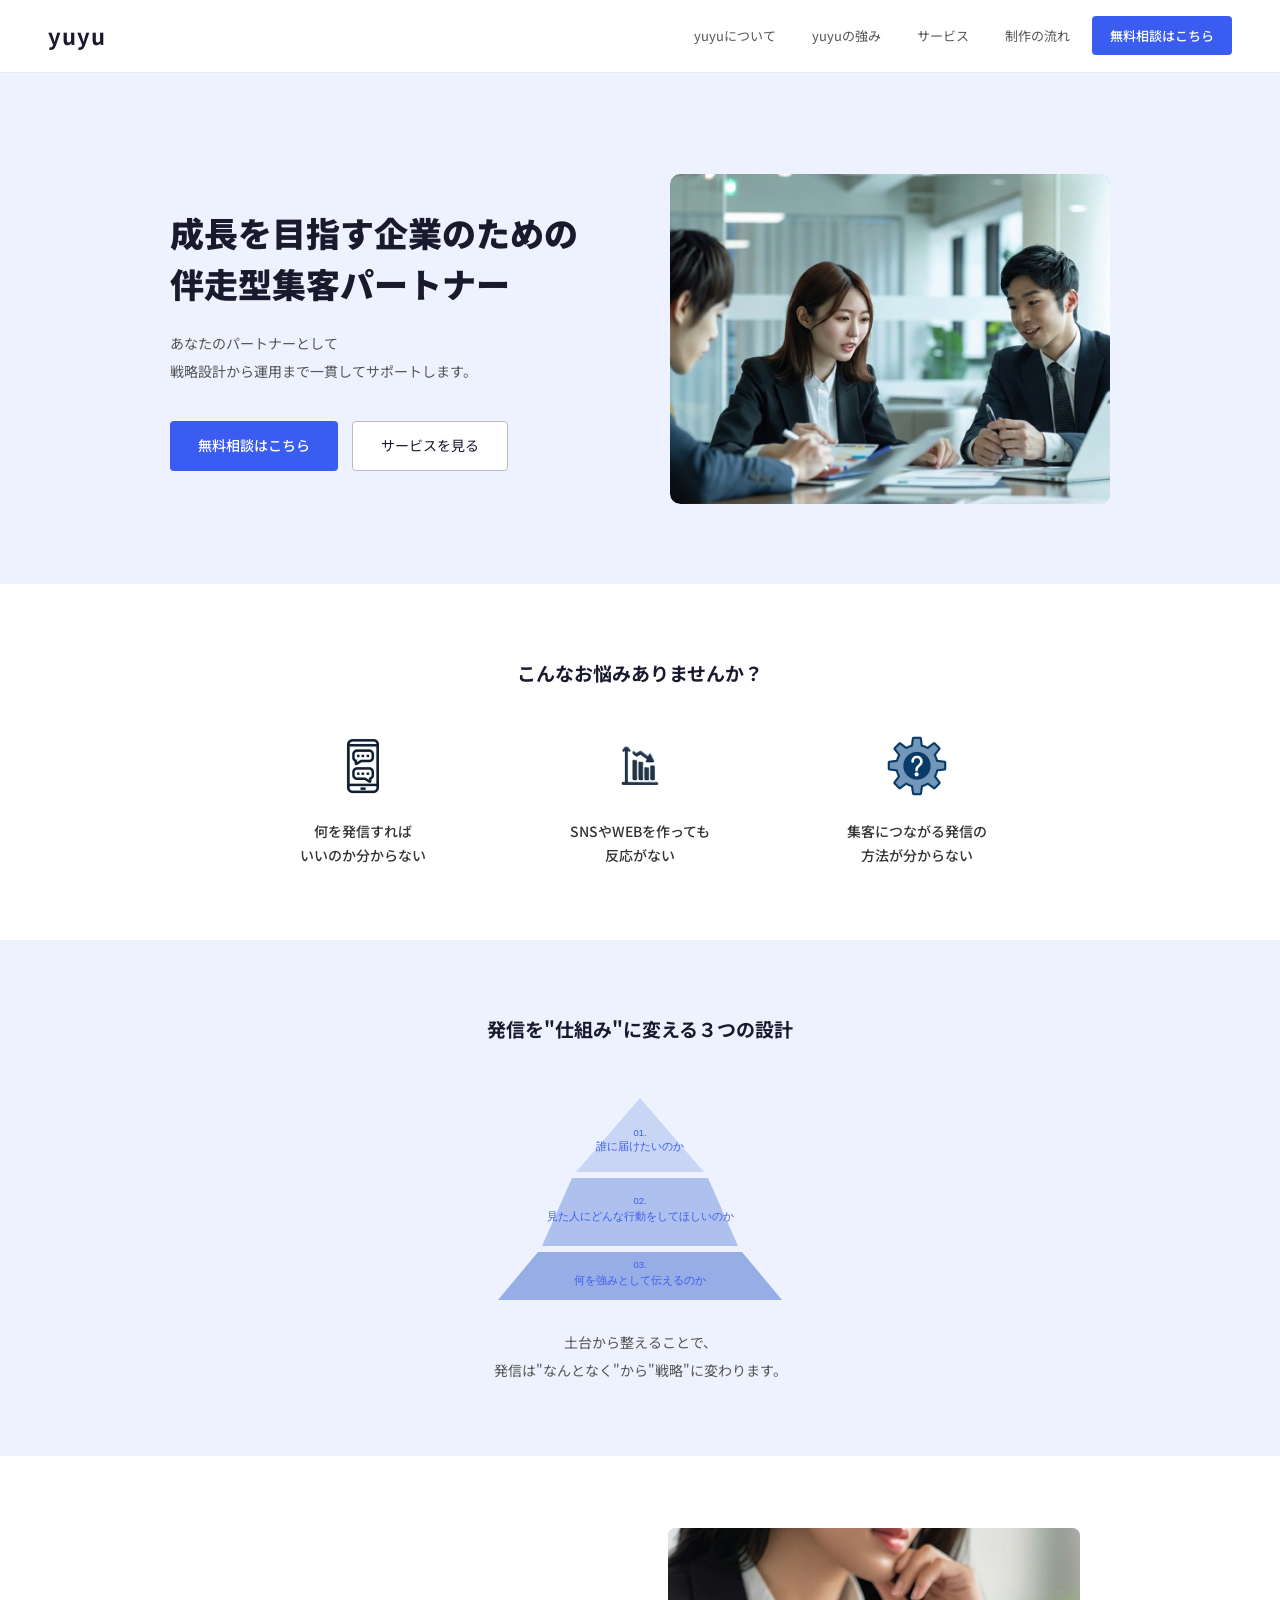
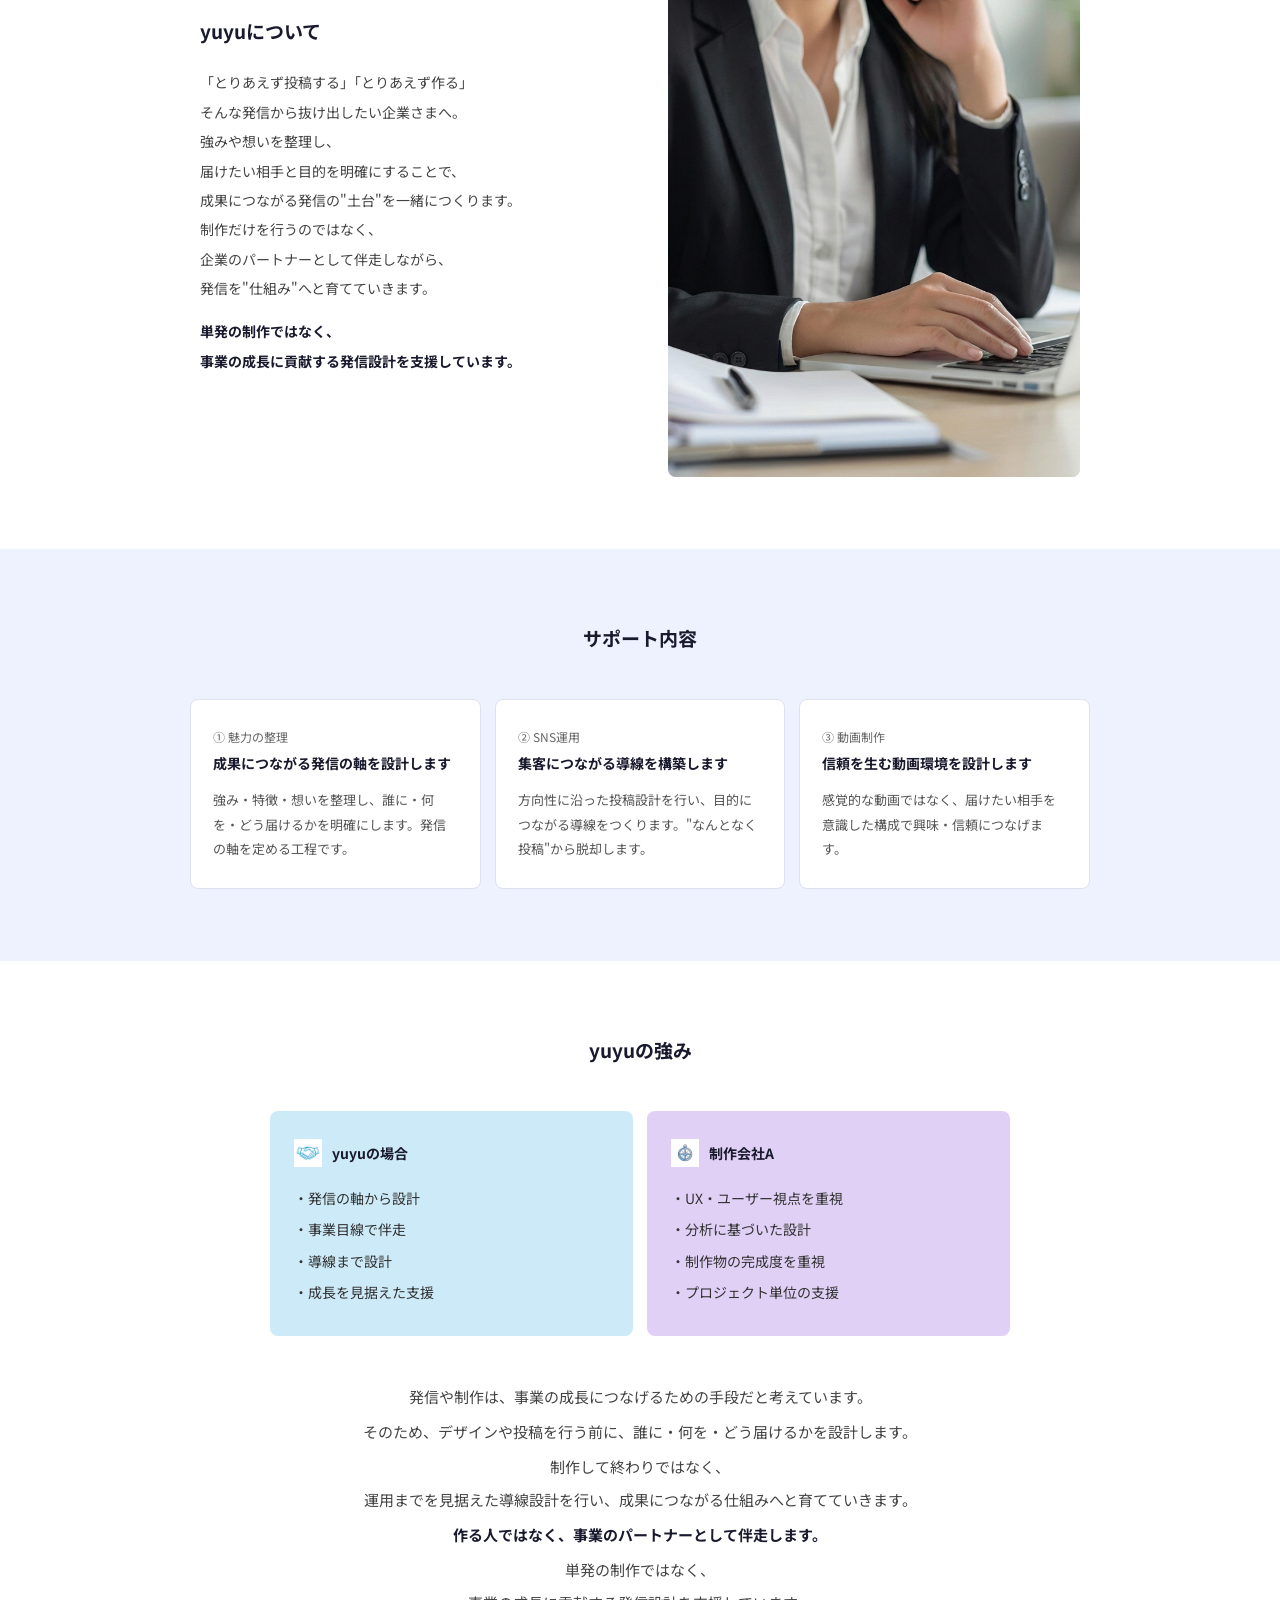
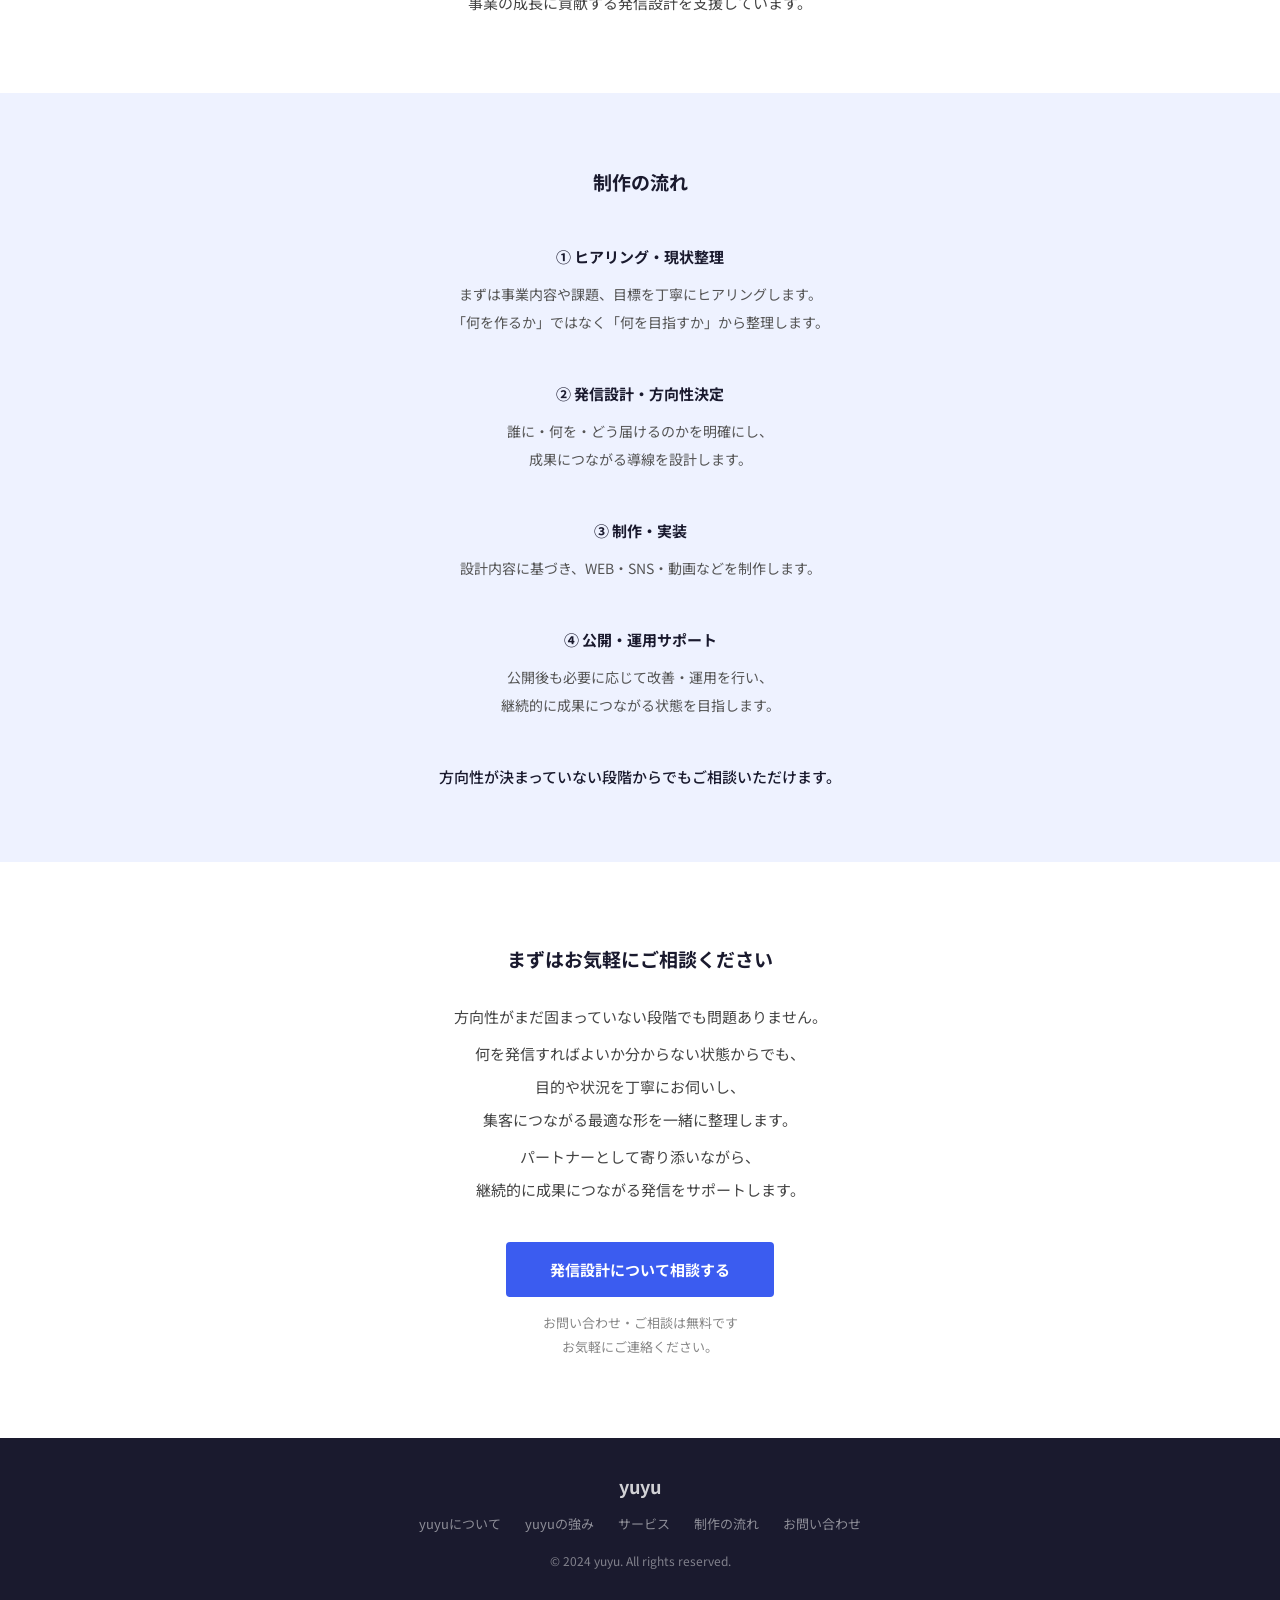
==== index.html @ 94c44e33 "Add files via upload" ====
<!DOCTYPE html>
<html lang="ja">
<head>
<meta charset="UTF-8">
<meta name="viewport" content="width=device-width, initial-scale=1.0">
<title>yuyu | 成長を目指す企業のための伴走型集客パートナー</title>
<link href="https://fonts.googleapis.com/css2?family=Noto+Sans+JP:wght@300;400;500;700;900&display=swap" rel="stylesheet">
<style>
  * { margin: 0; padding: 0; box-sizing: border-box; }
  html { scroll-behavior: smooth; }
  body {
    font-family: 'Noto Sans JP', sans-serif;
    color: #1a1a2e;
    background: #fff;
    line-height: 1.8;
  }

  /* ===== NAV ===== */
  nav {
    position: fixed;
    top: 0; left: 0; right: 0;
    z-index: 100;
    display: flex;
    align-items: center;
    justify-content: space-between;
    padding: 16px 48px;
    background: #fff;
    border-bottom: 1px solid #e8eaf0;
  }
  .nav-logo {
    font-size: 22px;
    font-weight: 700;
    color: #1a1a2e;
    text-decoration: none;
    letter-spacing: 1px;
  }
  .nav-right {
    display: flex;
    align-items: center;
    gap: 8px;
  }
  .nav-right a {
    text-decoration: none;
    color: #555;
    font-size: 13px;
    padding: 6px 14px;
  }
  .nav-right a:hover { color: #3b5cf0; }
  .nav-btn {
    background: #3b5cf0;
    color: #fff !important;
    padding: 8px 18px !important;
    border-radius: 4px;
    font-size: 13px;
    font-weight: 500;
  }

  /* ===== HERO ===== */
  .hero-wrap {
    background: #eef2ff;
    width: 100%;
  }
  .hero {
    padding: 110px 80px 80px;
    background: transparent;
    display: grid;
    grid-template-columns: 1fr 1fr;
    gap: 60px;
    align-items: center;
    max-width: 1100px;
    margin: 0 auto;
  }
  .hero h1 {
    font-size: 34px;
    font-weight: 900;
    color: #1a1a2e;
    line-height: 1.5;
    margin-bottom: 20px;
  }
  .hero-sub {
    font-size: 14px;
    color: #555;
    line-height: 2;
    margin-bottom: 36px;
  }
  .hero-btns { display: flex; gap: 14px; align-items: center; }
  .btn-blue {
    background: #3b5cf0;
    color: #fff;
    padding: 12px 28px;
    border-radius: 4px;
    text-decoration: none;
    font-size: 14px;
    font-weight: 500;
    display: inline-block;
  }
  .btn-outline {
    background: #fff;
    color: #1a1a2e;
    padding: 11px 28px;
    border-radius: 4px;
    text-decoration: none;
    font-size: 14px;
    border: 1.5px solid #bbb;
    display: inline-block;
  }
  .hero-photo {
    width: 100%;
    aspect-ratio: 4/3;
    border-radius: 10px;
    overflow: hidden;
    background: #c8d4f0;
    display: flex;
    align-items: center;
    justify-content: center;
    color: #8898cc;
    font-size: 14px;
  }

  /* ===== COMMON ===== */
  .sec-white { background: #fff; padding: 72px 48px; }
  .sec-blue  { background: #eef2ff; padding: 72px 48px; }
  .inner     { max-width: 800px; margin: 0 auto; }
  .inner-w   { max-width: 920px; margin: 0 auto; }
  .sec-title {
    text-align: center;
    font-size: 19px;
    font-weight: 700;
    color: #1a1a2e;
    margin-bottom: 44px;
  }

  /* ===== WORRIES ===== */
  .worries-grid {
    display: grid;
    grid-template-columns: repeat(3, 1fr);
    gap: 32px;
    text-align: center;
  }
  .worry-icon { font-size: 44px; margin-bottom: 14px; display: block; }
  .worry-item p { font-size: 14px; color: #333; line-height: 1.7; font-weight: 500; }

  /* ===== PYRAMID ===== */
  .pyramid-svg-wrap { width: 360px; margin: 0 auto 20px; }
  .pyramid-svg-wrap svg { width: 100%; }
  .pyramid-caption { text-align: center; font-size: 14px; color: #555; line-height: 2; }

  /* ===== ABOUT ===== */
  .about-grid {
    display: grid;
    grid-template-columns: 1fr 1fr;
    gap: 56px;
    align-items: center;
    max-width: 880px;
    margin: 0 auto;
  }
  .about-text h2 { font-size: 19px; font-weight: 700; margin-bottom: 20px; }
  .about-text p  { font-size: 14px; color: #444; line-height: 2.1; margin-bottom: 14px; }
  .about-text p strong { font-weight: 700; color: #1a1a2e; }
  .about-photo {
    width: 100%; aspect-ratio: 3/4;
    border-radius: 8px;
    background: #c8d4f0;
    display: flex; align-items: center; justify-content: center;
    color: #8898cc; font-size: 14px;
  }

  /* ===== SERVICES ===== */
  .svc-grid {
    display: grid;
    grid-template-columns: repeat(3, 1fr);
    gap: 14px;
    max-width: 900px;
    margin: 0 auto;
  }
  .svc-card {
    background: #fff;
    border: 1px solid #dde2f0;
    border-radius: 8px;
    padding: 26px 22px;
  }
  .svc-card .num { font-size: 12px; color: #666; margin-bottom: 4px; }
  .svc-card h3 { font-size: 14px; font-weight: 700; color: #1a1a2e; margin-bottom: 14px; line-height: 1.5; }
  .svc-card p { font-size: 13px; color: #555; line-height: 1.9; }

  /* ===== STRENGTHS ===== */
  .str-grid {
    display: grid; grid-template-columns: 1fr 1fr;
    gap: 14px; max-width: 740px; margin: 0 auto 44px;
  }
  .str-card { border-radius: 8px; padding: 28px 24px; }
  .str-card.yuyu   { background: #cceaf7; }
  .str-card.others { background: #e0d0f5; }
  .str-head { display: flex; align-items: center; gap: 10px; margin-bottom: 16px; }
  .str-head .ico { font-size: 20px; }
  .str-head h3 { font-size: 14px; font-weight: 700; color: #1a1a2e; }
  .str-card ul { list-style: none; }
  .str-card ul li { font-size: 14px; color: #333; padding: 3px 0; }
  .str-card ul li::before { content: '・'; }

  .str-body { max-width: 740px; margin: 0 auto; text-align: center; }
  .str-body p { font-size: 15px; color: #444; line-height: 2.2; margin-bottom: 2px; }
  .str-body p.bold { font-weight: 700; color: #1a1a2e; }

  /* ===== FLOW ===== */
  .flow-inner { max-width: 560px; margin: 0 auto; text-align: center; }
  .flow-step { margin-bottom: 44px; }
  .flow-step h3 { font-size: 15px; font-weight: 700; color: #1a1a2e; margin-bottom: 10px; }
  .flow-step p  { font-size: 14px; color: #555; line-height: 2; }
  .flow-note { font-size: 15px; font-weight: 500; color: #1a1a2e; margin-top: 8px; }

  /* ===== CTA ===== */
  .cta-wrap { background: #fff; padding: 80px 48px; text-align: center; }
  .cta-wrap h2 { font-size: 19px; font-weight: 700; color: #1a1a2e; margin-bottom: 24px; }
  .cta-wrap p  { font-size: 15px; color: #444; line-height: 2.2; margin-bottom: 4px; }
  .btn-cta {
    display: inline-block; margin-top: 32px;
    background: #3b5cf0; color: #fff;
    padding: 14px 44px; border-radius: 4px;
    text-decoration: none; font-size: 15px; font-weight: 700;
  }
  .cta-sub { display: block; margin-top: 14px; font-size: 13px; color: #888; }

  /* ===== FOOTER ===== */
  footer {
    background: #1a1a2e; color: rgba(255,255,255,0.45);
    text-align: center; padding: 32px 48px; font-size: 12px;
  }
  .f-logo {
    font-size: 18px; font-weight: 700; color: rgba(255,255,255,0.8);
    text-decoration: none; display: block; margin-bottom: 10px;
  }
  footer ul { display: flex; justify-content: center; gap: 24px; list-style: none; margin-bottom: 14px; }
  footer ul a { color: rgba(255,255,255,0.5); text-decoration: none; font-size: 13px; }
  footer ul a:hover { color: #fff; }

  /* Fade */
  .fade-up { opacity: 0; transform: translateY(22px); transition: opacity 0.6s ease, transform 0.6s ease; }
  .fade-up.visible { opacity: 1; transform: translateY(0); }

  @media (max-width: 768px) {
    nav { padding: 14px 20px; }
    .nav-right a:not(.nav-btn) { display: none; }
    .hero { grid-template-columns: 1fr; padding: 88px 24px 56px; gap: 28px; }
    .hero-photo { display: none; }
    .hero h1 { font-size: 24px; }
    .sec-white, .sec-blue, .cta-wrap { padding: 56px 24px; }
    .worries-grid, .svc-grid, .str-grid, .about-grid { grid-template-columns: 1fr; }
    .about-photo { display: none; }
    .pyramid-svg-wrap { width: 270px; }
  }
</style>
</head>
<body>

<!-- NAV -->
<nav>
  <a href="index.html" class="nav-logo">yuyu</a>
  <div class="nav-right">
    <a href="about.html">yuyuについて</a>
    <a href="strengths.html">yuyuの強み</a>
    <a href="services.html">サービス</a>
    <a href="flow.html">制作の流れ</a>
    <a href="contact.html" class="nav-btn">無料相談はこちら</a>
  </div>
</nav>

<!-- HERO -->
<div style="padding-top:64px;">
  <div class="hero-wrap">
    <div class="hero">
      <div class="fade-up">
        <h1>成長を目指す企業のための<br>伴走型集客パートナー</h1>
        <p class="hero-sub">あなたのパートナーとして<br>戦略設計から運用まで一貫してサポートします。</p>
        <div class="hero-btns">
          <a href="contact.html" class="btn-blue">無料相談はこちら</a>
          <a href="services.html" class="btn-outline">サービスを見る</a>
        </div>
      </div>
      <div class="hero-photo fade-up"><img src="hero.jpeg" alt="ミーティング風景" style="width:100%;height:100%;object-fit:cover;border-radius:10px;"></div>
    </div>
  </div>
</div>

<!-- WORRIES -->
<div class="sec-white">
  <div class="inner">
    <p class="sec-title fade-up">こんなお悩みありませんか？</p>
    <div class="worries-grid">
      <div class="worry-item fade-up">
        <img src="icon1.png" alt="SNSアイコン" style="width:64px;height:64px;object-fit:contain;margin-bottom:14px;">
        <p>何を発信すれば<br>いいのか分からない</p>
      </div>
      <div class="worry-item fade-up">
        <img src="icon2.png" alt="グラフアイコン" style="width:64px;height:64px;object-fit:contain;margin-bottom:14px;">
        <p>SNSやWEBを作っても<br>反応がない</p>
      </div>
      <div class="worry-item fade-up">
        <img src="icon3.png" alt="歯車アイコン" style="width:64px;height:64px;object-fit:contain;margin-bottom:14px;">
        <p>集客につながる発信の<br>方法が分からない</p>
      </div>
    </div>
  </div>
</div>

<!-- PYRAMID -->
<div class="sec-blue">
  <div class="inner">
    <p class="sec-title fade-up">発信を"仕組み"に変える３つの設計</p>
    <div class="pyramid-svg-wrap fade-up">
      <svg viewBox="0 0 360 210" xmlns="http://www.w3.org/2000/svg">
        <polygon points="180,8 244,82 116,82" fill="#c8d5f5"/>
        <polygon points="112,88 248,88 278,156 82,156" fill="#aec0ee"/>
        <polygon points="78,162 282,162 322,210 38,210" fill="#96ade6"/>
        <text x="180" y="46" text-anchor="middle" font-size="9.5" fill="#3b5cf0" font-family="sans-serif">01.</text>
        <text x="180" y="60" text-anchor="middle" font-size="11" fill="#3b5cf0" font-family="sans-serif" font-weight="500">誰に届けたいのか</text>
        <text x="180" y="114" text-anchor="middle" font-size="9.5" fill="#3b5cf0" font-family="sans-serif">02.</text>
        <text x="180" y="130" text-anchor="middle" font-size="10.5" fill="#3b5cf0" font-family="sans-serif" font-weight="500">見た人にどんな行動をしてほしいのか</text>
        <text x="180" y="178" text-anchor="middle" font-size="9.5" fill="#3b5cf0" font-family="sans-serif">03.</text>
        <text x="180" y="194" text-anchor="middle" font-size="11" fill="#3b5cf0" font-family="sans-serif" font-weight="500">何を強みとして伝えるのか</text>
      </svg>
    </div>
    <p class="pyramid-caption fade-up">土台から整えることで、<br>発信は"なんとなく"から"戦略"に変わります。</p>
  </div>
</div>

<!-- ABOUT -->
<div class="sec-white">
  <div class="about-grid fade-up">
    <div class="about-text">
      <h2>yuyuについて</h2>
      <p>「とりあえず投稿する」「とりあえず作る」<br>そんな発信から抜け出したい企業さまへ。<br>強みや想いを整理し、<br>届けたい相手と目的を明確にすることで、<br>成果につながる発信の"土台"を一緒につくります。<br>制作だけを行うのではなく、<br>企業のパートナーとして伴走しながら、<br>発信を"仕組み"へと育てていきます。</p>
      <p><strong>単発の制作ではなく、<br>事業の成長に貢献する発信設計を支援しています。</strong></p>
    </div>
    <div class="about-photo"><img src="about.jpeg" alt="作業中の女性" style="width:100%;height:100%;object-fit:cover;border-radius:8px;"></div>
  </div>
</div>

<!-- SERVICES -->
<div class="sec-blue">
  <div class="inner-w">
    <p class="sec-title fade-up">サポート内容</p>
    <div class="svc-grid">
      <div class="svc-card fade-up">
        <p class="num">① 魅力の整理</p>
        <h3>成果につながる発信の軸を設計します</h3>
        <p>強み・特徴・想いを整理し、誰に・何を・どう届けるかを明確にします。発信の軸を定める工程です。</p>
      </div>
      <div class="svc-card fade-up">
        <p class="num">② SNS運用</p>
        <h3>集客につながる導線を構築します</h3>
        <p>方向性に沿った投稿設計を行い、目的につながる導線をつくります。"なんとなく投稿"から脱却します。</p>
      </div>
      <div class="svc-card fade-up">
        <p class="num">③ 動画制作</p>
        <h3>信頼を生む動画環境を設計します</h3>
        <p>感覚的な動画ではなく、届けたい相手を意識した構成で興味・信頼につなげます。</p>
      </div>
    </div>
  </div>
</div>

<!-- STRENGTHS -->
<div class="sec-white">
  <div class="inner-w">
    <p class="sec-title fade-up">yuyuの強み</p>
    <div class="str-grid">
      <div class="str-card yuyu fade-up">
        <div class="str-head">
          <img src="icon_yuyu.png" style="width:28px;height:28px;object-fit:contain;">
          <h3>yuyuの場合</h3>
        </div>
        <ul>
          <li>発信の軸から設計</li>
          <li>事業目線で伴走</li>
          <li>導線まで設計</li>
          <li>成長を見据えた支援</li>
        </ul>
      </div>
      <div class="str-card others fade-up">
        <div class="str-head">
          <img src="icon_other.png" style="width:28px;height:28px;object-fit:contain;">
          <h3>制作会社A</h3>
        </div>
        <ul>
          <li>UX・ユーザー視点を重視</li>
          <li>分析に基づいた設計</li>
          <li>制作物の完成度を重視</li>
          <li>プロジェクト単位の支援</li>
        </ul>
      </div>
    </div>
    <div class="str-body fade-up">
      <p>発信や制作は、事業の成長につなげるための手段だと考えています。</p>
      <p>そのため、デザインや投稿を行う前に、誰に・何を・どう届けるかを設計します。</p>
      <p>制作して終わりではなく、<br>運用までを見据えた導線設計を行い、成果につながる仕組みへと育てていきます。</p>
      <p class="bold">作る人ではなく、事業のパートナーとして伴走します。</p>
      <p>単発の制作ではなく、<br>事業の成長に貢献する発信設計を支援しています。</p>
    </div>
  </div>
</div>

<!-- FLOW -->
<div class="sec-blue">
  <p class="sec-title fade-up">制作の流れ</p>
  <div class="flow-inner">
    <div class="flow-step fade-up">
      <h3>① ヒアリング・現状整理</h3>
      <p>まずは事業内容や課題、目標を丁寧にヒアリングします。<br>「何を作るか」ではなく「何を目指すか」から整理します。</p>
    </div>
    <div class="flow-step fade-up">
      <h3>② 発信設計・方向性決定</h3>
      <p>誰に・何を・どう届けるのかを明確にし、<br>成果につながる導線を設計します。</p>
    </div>
    <div class="flow-step fade-up">
      <h3>③ 制作・実装</h3>
      <p>設計内容に基づき、WEB・SNS・動画などを制作します。</p>
    </div>
    <div class="flow-step fade-up">
      <h3>④ 公開・運用サポート</h3>
      <p>公開後も必要に応じて改善・運用を行い、<br>継続的に成果につながる状態を目指します。</p>
    </div>
    <p class="flow-note fade-up">方向性が決まっていない段階からでもご相談いただけます。</p>
  </div>
</div>

<!-- CTA -->
<div class="cta-wrap">
  <h2 class="fade-up">まずはお気軽にご相談ください</h2>
  <p class="fade-up">方向性がまだ固まっていない段階でも問題ありません。</p>
  <p class="fade-up">何を発信すればよいか分からない状態からでも、<br>目的や状況を丁寧にお伺いし、<br>集客につながる最適な形を一緒に整理します。</p>
  <p class="fade-up">パートナーとして寄り添いながら、<br>継続的に成果につながる発信をサポートします。</p>
  <a href="contact.html" class="btn-cta fade-up">発信設計について相談する</a>
  <span class="cta-sub fade-up">お問い合わせ・ご相談は無料です<br>お気軽にご連絡ください。</span>
</div>

<!-- FOOTER -->
<footer>
  <a href="index.html" class="f-logo">yuyu</a>
  <ul>
    <li><a href="about.html">yuyuについて</a></li>
    <li><a href="strengths.html">yuyuの強み</a></li>
    <li><a href="services.html">サービス</a></li>
    <li><a href="flow.html">制作の流れ</a></li>
    <li><a href="contact.html">お問い合わせ</a></li>
  </ul>
  <p>© 2024 yuyu. All rights reserved.</p>
</footer>

<script>
const obs = new IntersectionObserver(entries => {
  entries.forEach(e => { if (e.isIntersecting) e.target.classList.add('visible'); });
}, { threshold: 0.08 });
document.querySelectorAll('.fade-up').forEach(el => obs.observe(el));
</script>
</body>
</html>
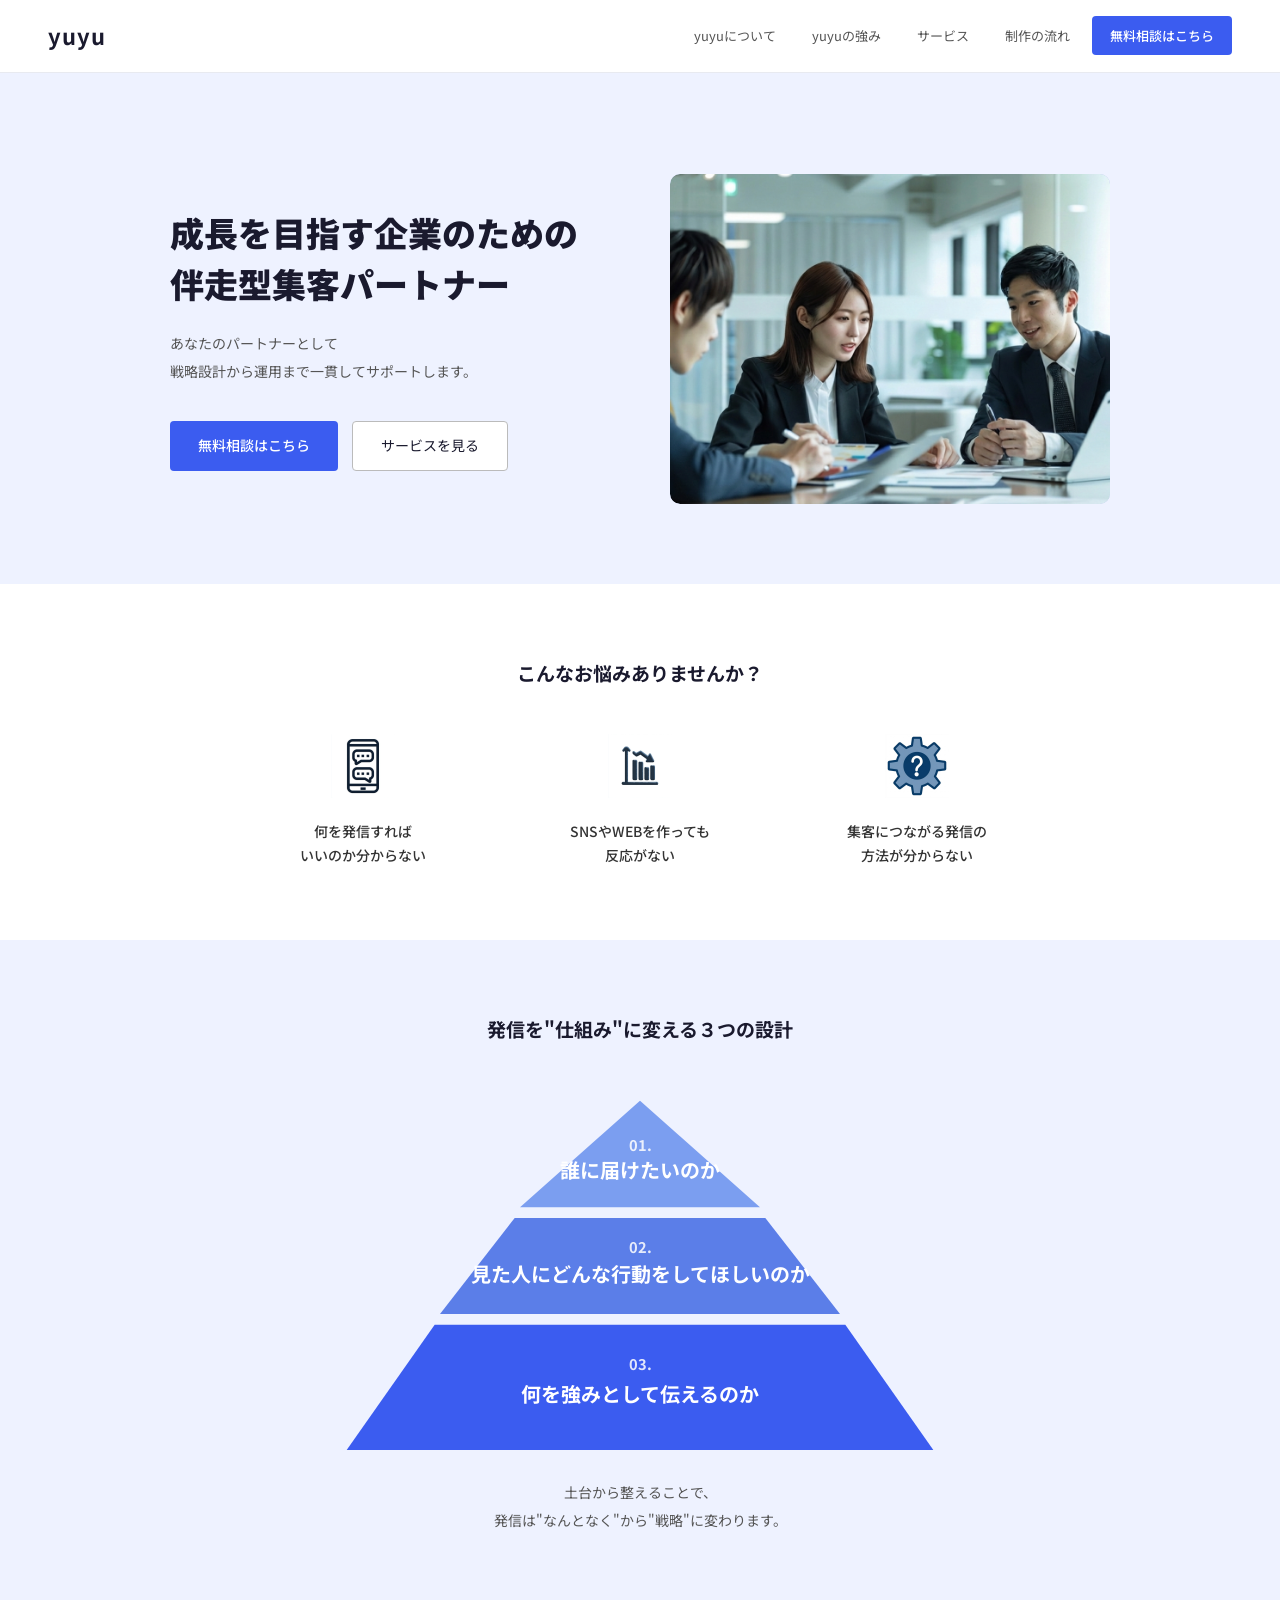
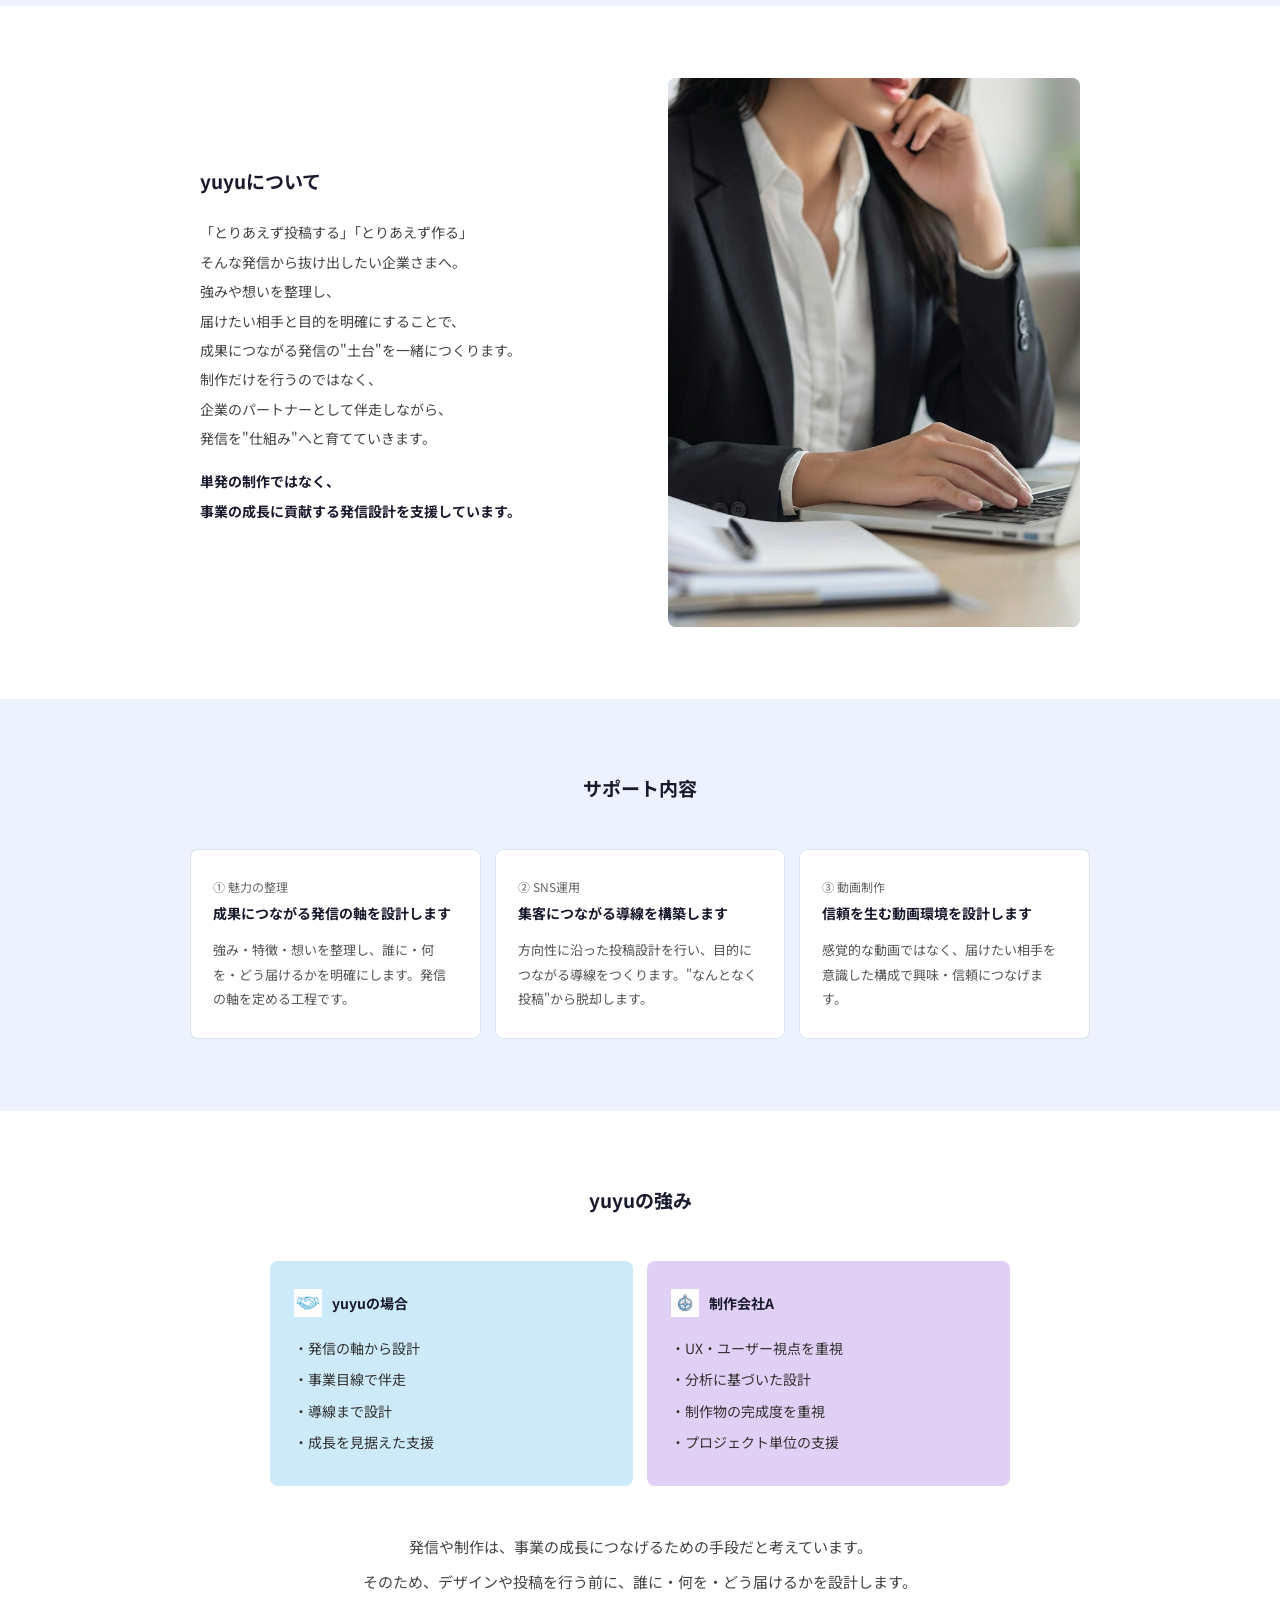
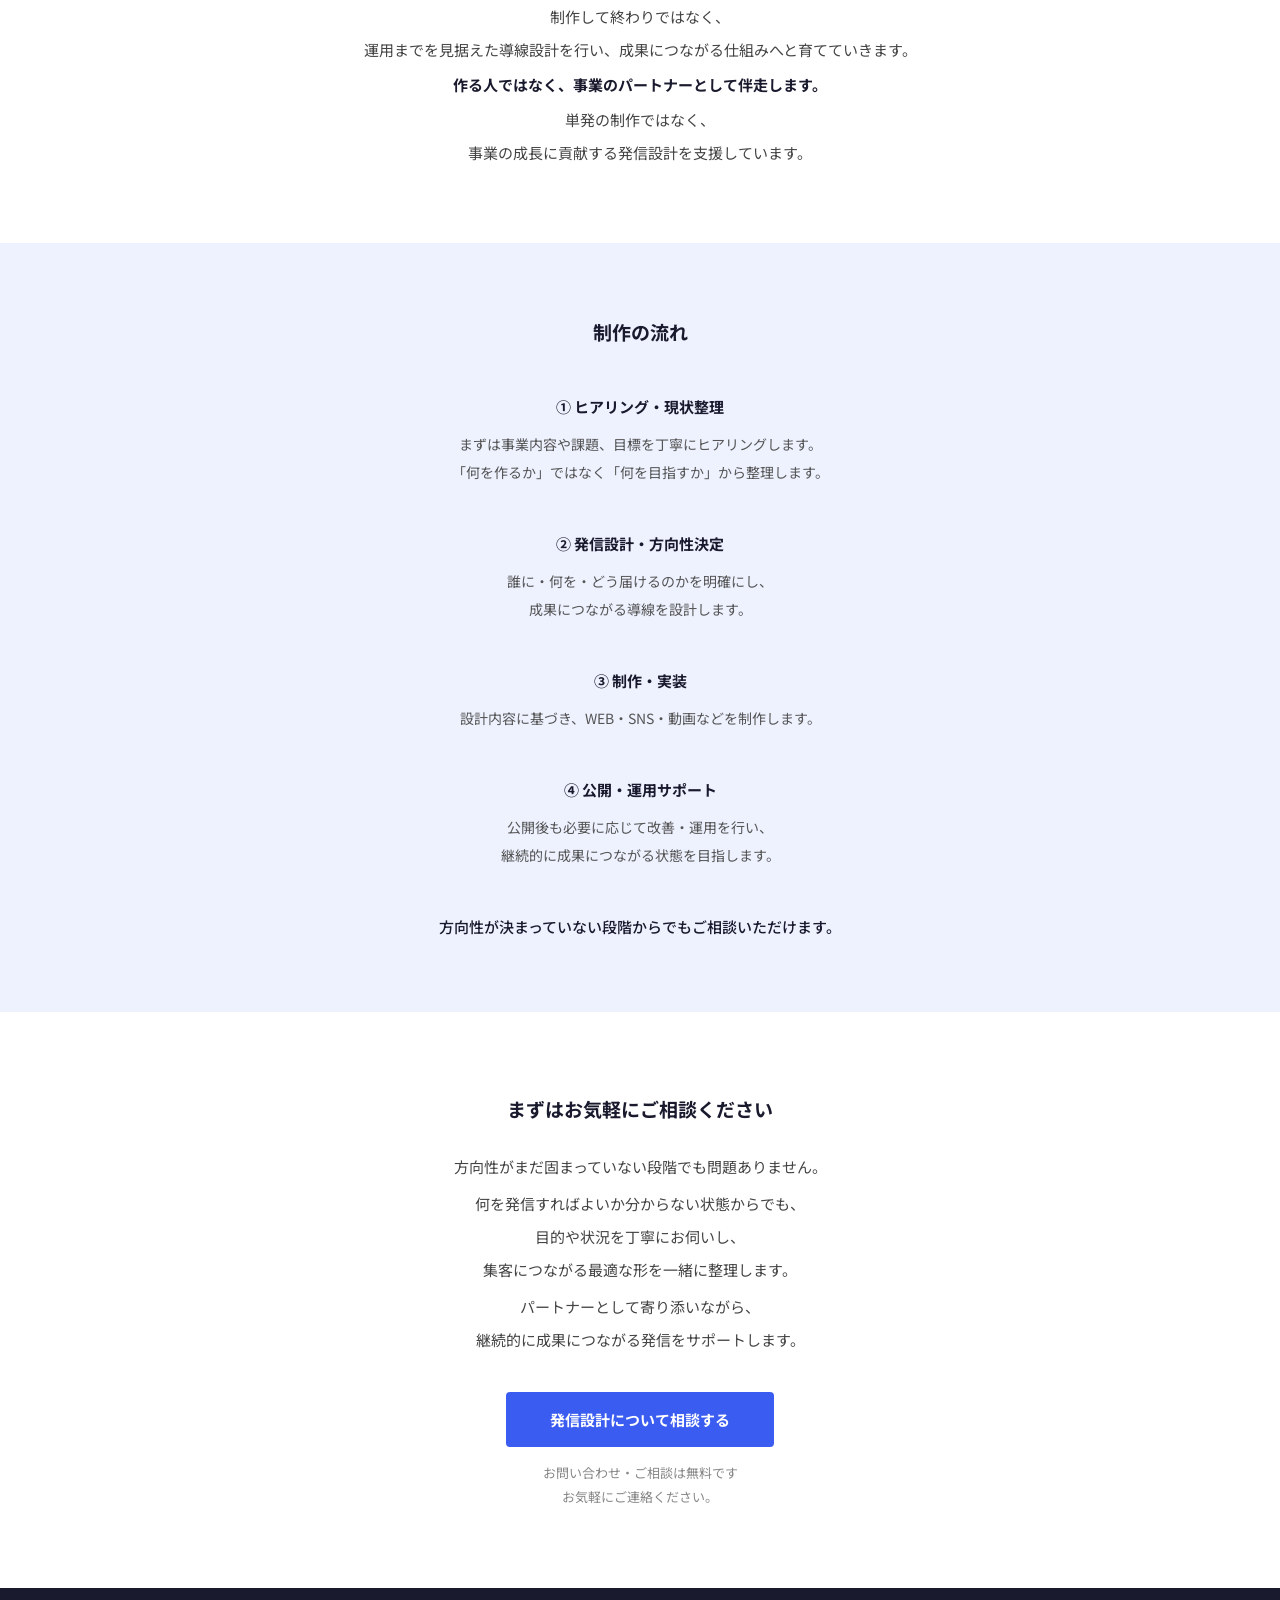
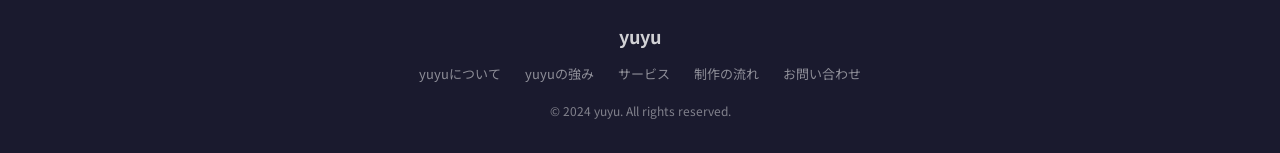
==== commit 3c04f395: "Update index.html" ====
--- a/index.html
+++ b/index.html
@@ -141,7 +141,7 @@
   .worry-item p { font-size: 14px; color: #333; line-height: 1.7; font-weight: 500; }
 
   /* ===== PYRAMID ===== */
-  .pyramid-svg-wrap { width: 360px; margin: 0 auto 20px; }
+  .pyramid-svg-wrap { width: 1000px; max-width: 100%; margin: 0 auto 20px; }
   .pyramid-svg-wrap svg { width: 100%; }
   .pyramid-caption { text-align: center; font-size: 14px; color: #555; line-height: 2; }
 
@@ -308,16 +308,25 @@
   <div class="inner">
     <p class="sec-title fade-up">発信を"仕組み"に変える３つの設計</p>
     <div class="pyramid-svg-wrap fade-up">
-      <svg viewBox="0 0 360 210" xmlns="http://www.w3.org/2000/svg">
-        <polygon points="180,8 244,82 116,82" fill="#c8d5f5"/>
-        <polygon points="112,88 248,88 278,156 82,156" fill="#aec0ee"/>
-        <polygon points="78,162 282,162 322,210 38,210" fill="#96ade6"/>
-        <text x="180" y="46" text-anchor="middle" font-size="9.5" fill="#3b5cf0" font-family="sans-serif">01.</text>
-        <text x="180" y="60" text-anchor="middle" font-size="11" fill="#3b5cf0" font-family="sans-serif" font-weight="500">誰に届けたいのか</text>
-        <text x="180" y="114" text-anchor="middle" font-size="9.5" fill="#3b5cf0" font-family="sans-serif">02.</text>
-        <text x="180" y="130" text-anchor="middle" font-size="10.5" fill="#3b5cf0" font-family="sans-serif" font-weight="500">見た人にどんな行動をしてほしいのか</text>
-        <text x="180" y="178" text-anchor="middle" font-size="9.5" fill="#3b5cf0" font-family="sans-serif">03.</text>
-        <text x="180" y="194" text-anchor="middle" font-size="11" fill="#3b5cf0" font-family="sans-serif" font-weight="500">何を強みとして伝えるのか</text>
+      <svg viewBox="0 0 600 270" xmlns="http://www.w3.org/2000/svg">
+        <!-- 上段 -->
+        <polygon points="300,8 390,88 210,88" fill="#7b9ef0"/>
+        <!-- 中段 -->
+        <polygon points="206,96 394,96 450,168 150,168" fill="#5b7ee8"/>
+        <!-- 下段 -->
+        <polygon points="146,176 454,176 520,270 80,270" fill="#3b5cf0"/>
+
+        <!-- 上段テキスト -->
+        <text x="300" y="46" text-anchor="middle" font-size="11" fill="white" font-family="Noto Sans JP, sans-serif" font-weight="700" opacity="0.85">01.</text>
+        <text x="300" y="66" text-anchor="middle" font-size="15" fill="white" font-family="Noto Sans JP, sans-serif" font-weight="700">誰に届けたいのか</text>
+
+        <!-- 中段テキスト -->
+        <text x="300" y="122" text-anchor="middle" font-size="11" fill="white" font-family="Noto Sans JP, sans-serif" font-weight="700" opacity="0.85">02.</text>
+        <text x="300" y="144" text-anchor="middle" font-size="15" fill="white" font-family="Noto Sans JP, sans-serif" font-weight="700">見た人にどんな行動をしてほしいのか</text>
+
+        <!-- 下段テキスト -->
+        <text x="300" y="210" text-anchor="middle" font-size="11" fill="white" font-family="Noto Sans JP, sans-serif" font-weight="700" opacity="0.85">03.</text>
+        <text x="300" y="234" text-anchor="middle" font-size="15" fill="white" font-family="Noto Sans JP, sans-serif" font-weight="700">何を強みとして伝えるのか</text>
       </svg>
     </div>
     <p class="pyramid-caption fade-up">土台から整えることで、<br>発信は"なんとなく"から"戦略"に変わります。</p>
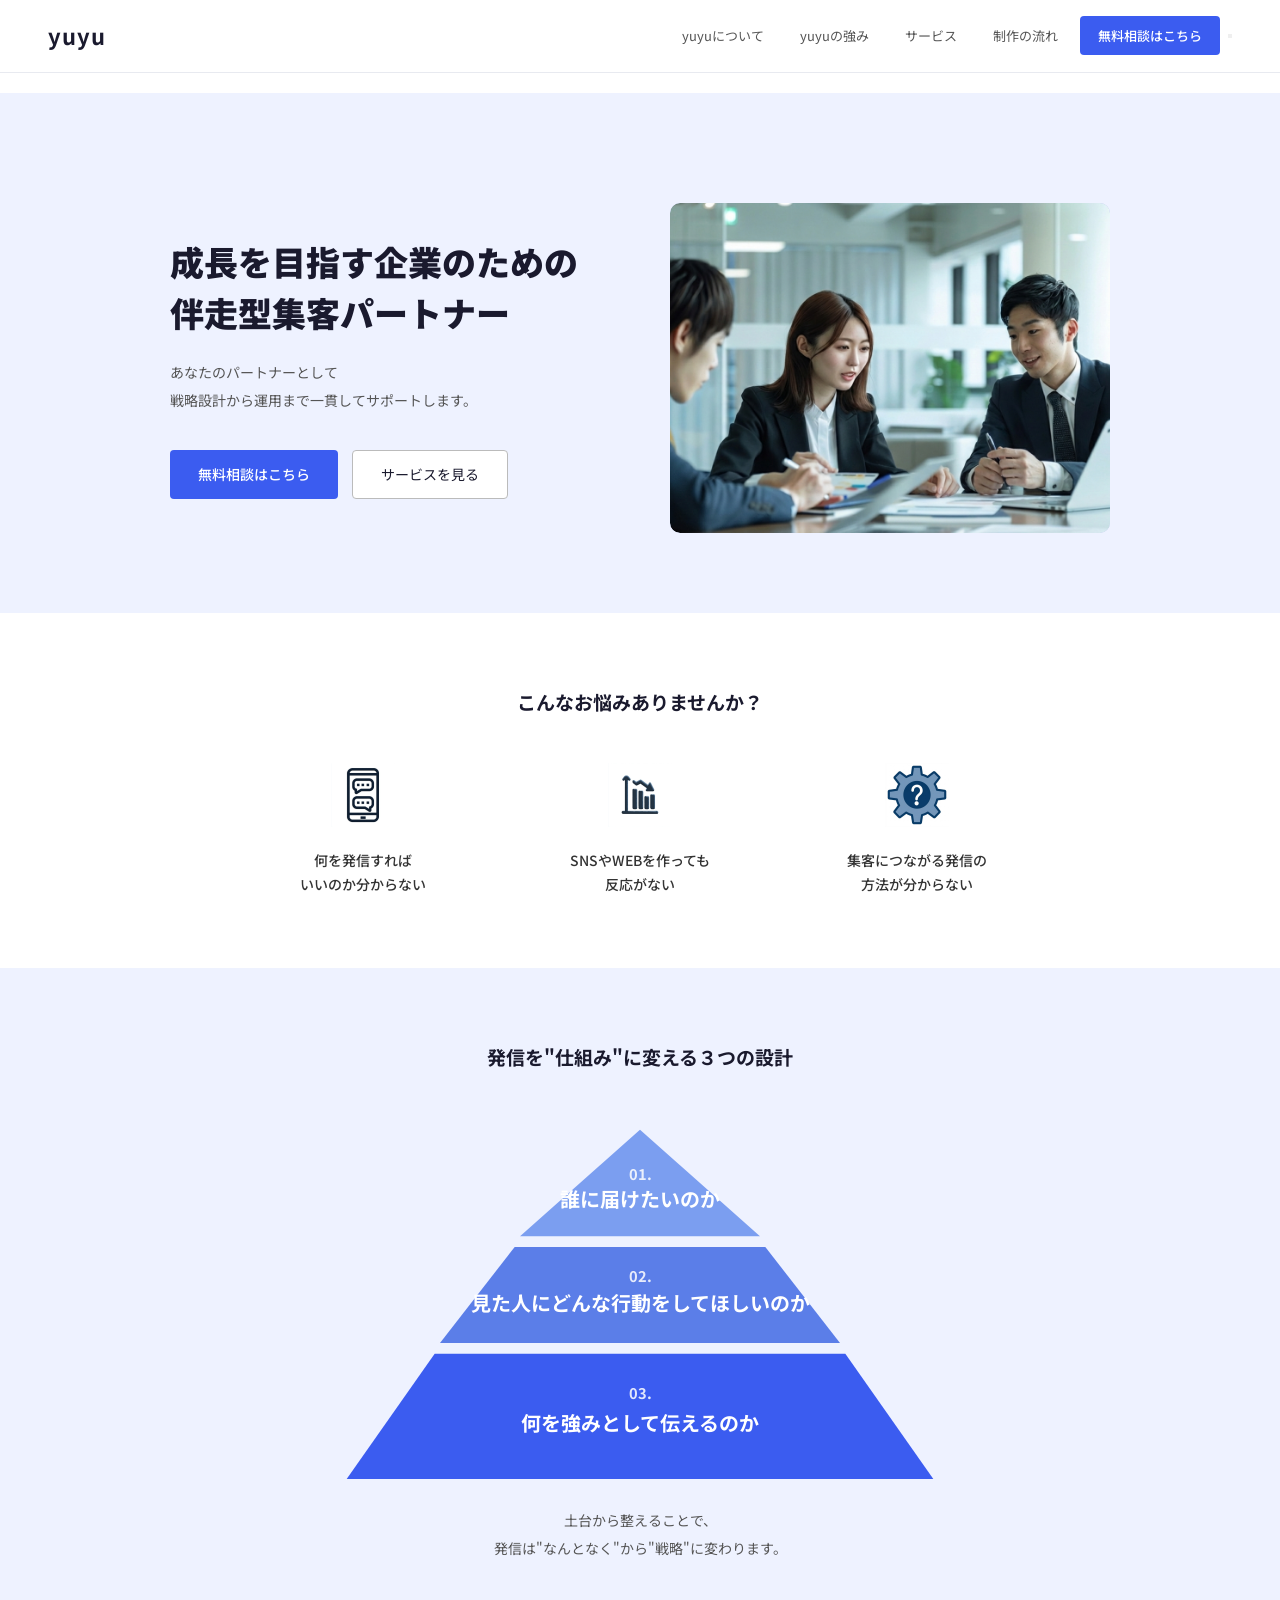
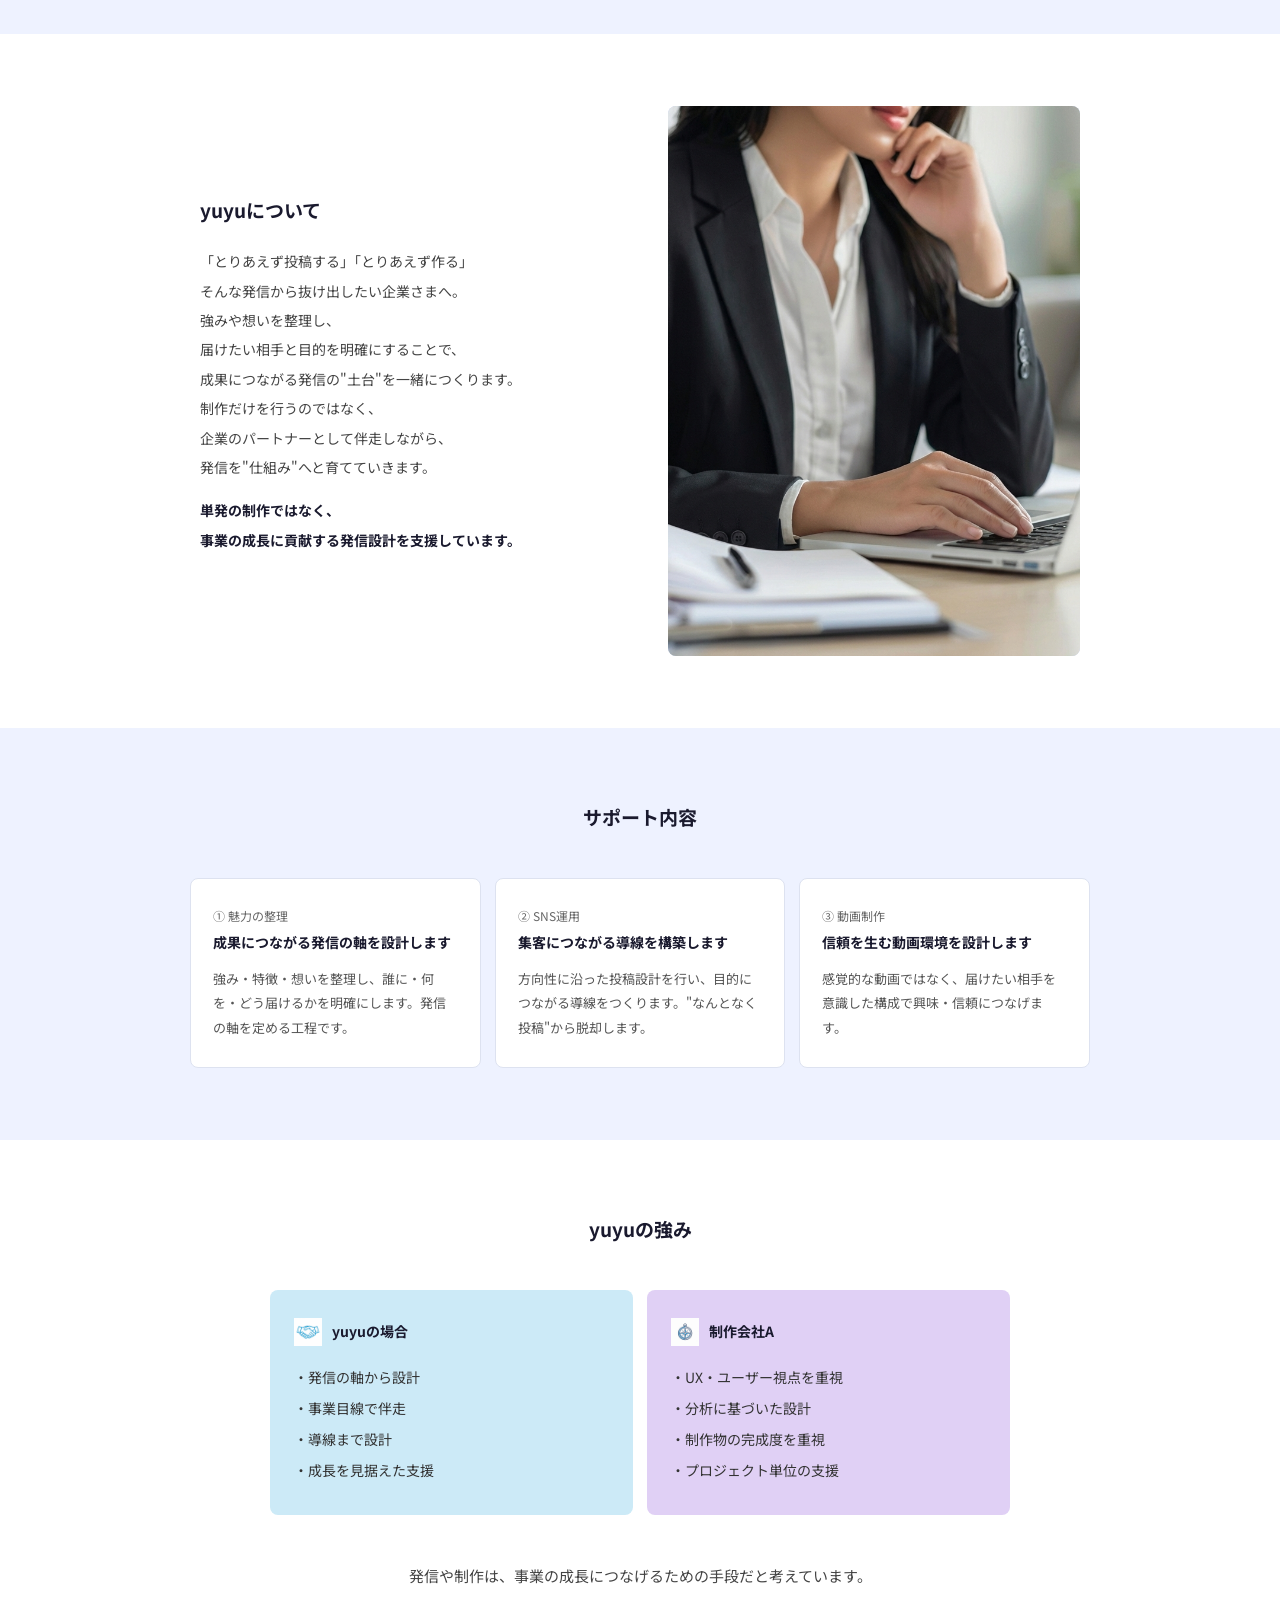
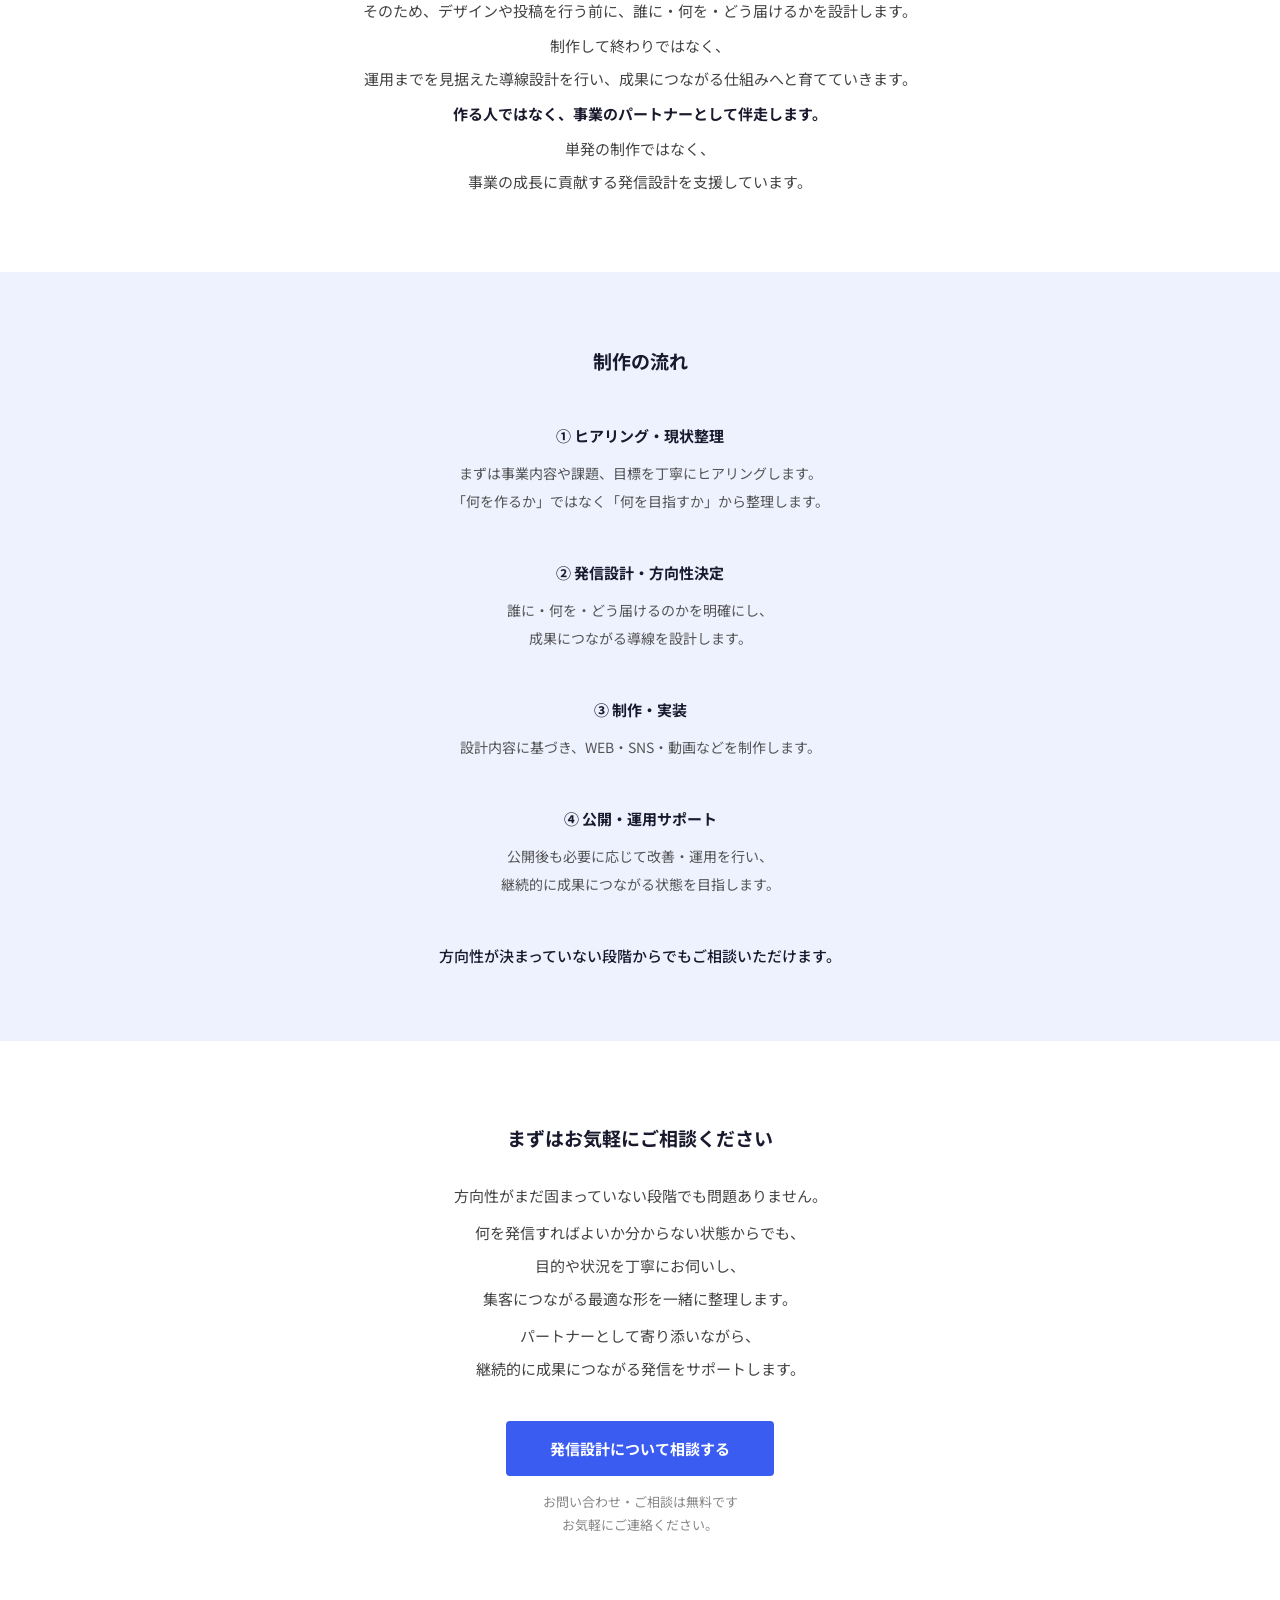
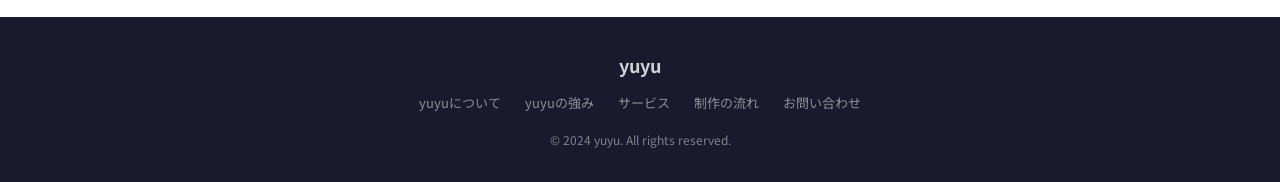
==== commit 42004487: "Update index.html" ====
--- a/index.html
+++ b/index.html
@@ -262,8 +262,23 @@
     <a href="services.html">サービス</a>
     <a href="flow.html">制作の流れ</a>
     <a href="contact.html" class="nav-btn">無料相談はこちら</a>
-  </div>
+  <button class="hamburger" onclick="toggleMenu()" aria-label="メニュー">
+    <span></span><span></span><span></span>
+  </button>
+</div>
 </nav>
+<div class="mobile-menu" id="mobileMenu">
+    <a href="about.html">yuyuについて</a>
+    <a href="strengths.html">yuyuの強み</a>
+    <a href="services.html">サービス</a>
+    <a href="flow.html">制作の流れ</a>
+    <a href="contact.html" class="nav-btn">無料相談はこちら</a>
+</div>
+<script>
+function toggleMenu() {
+  document.getElementById('mobileMenu').classList.toggle('open');
+}
+</script>
 
 <!-- HERO -->
 <div style="padding-top:64px;">
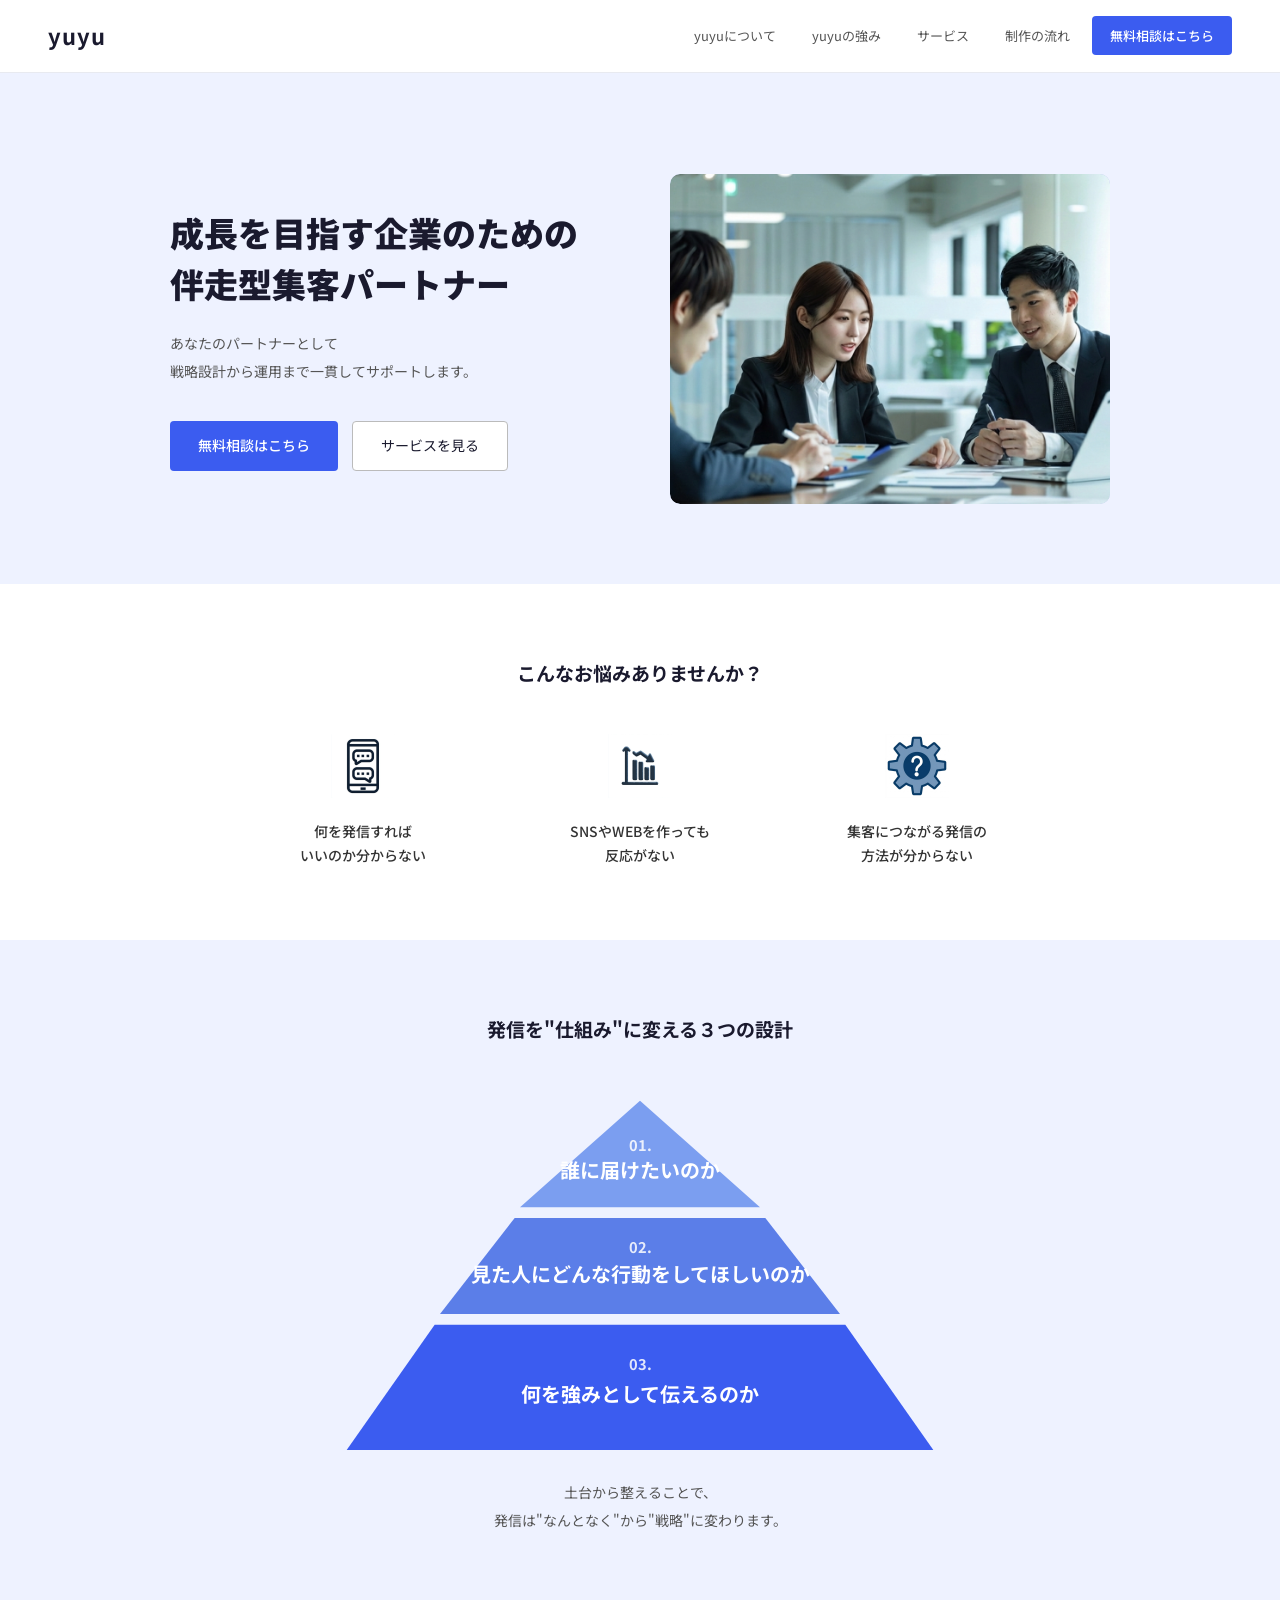
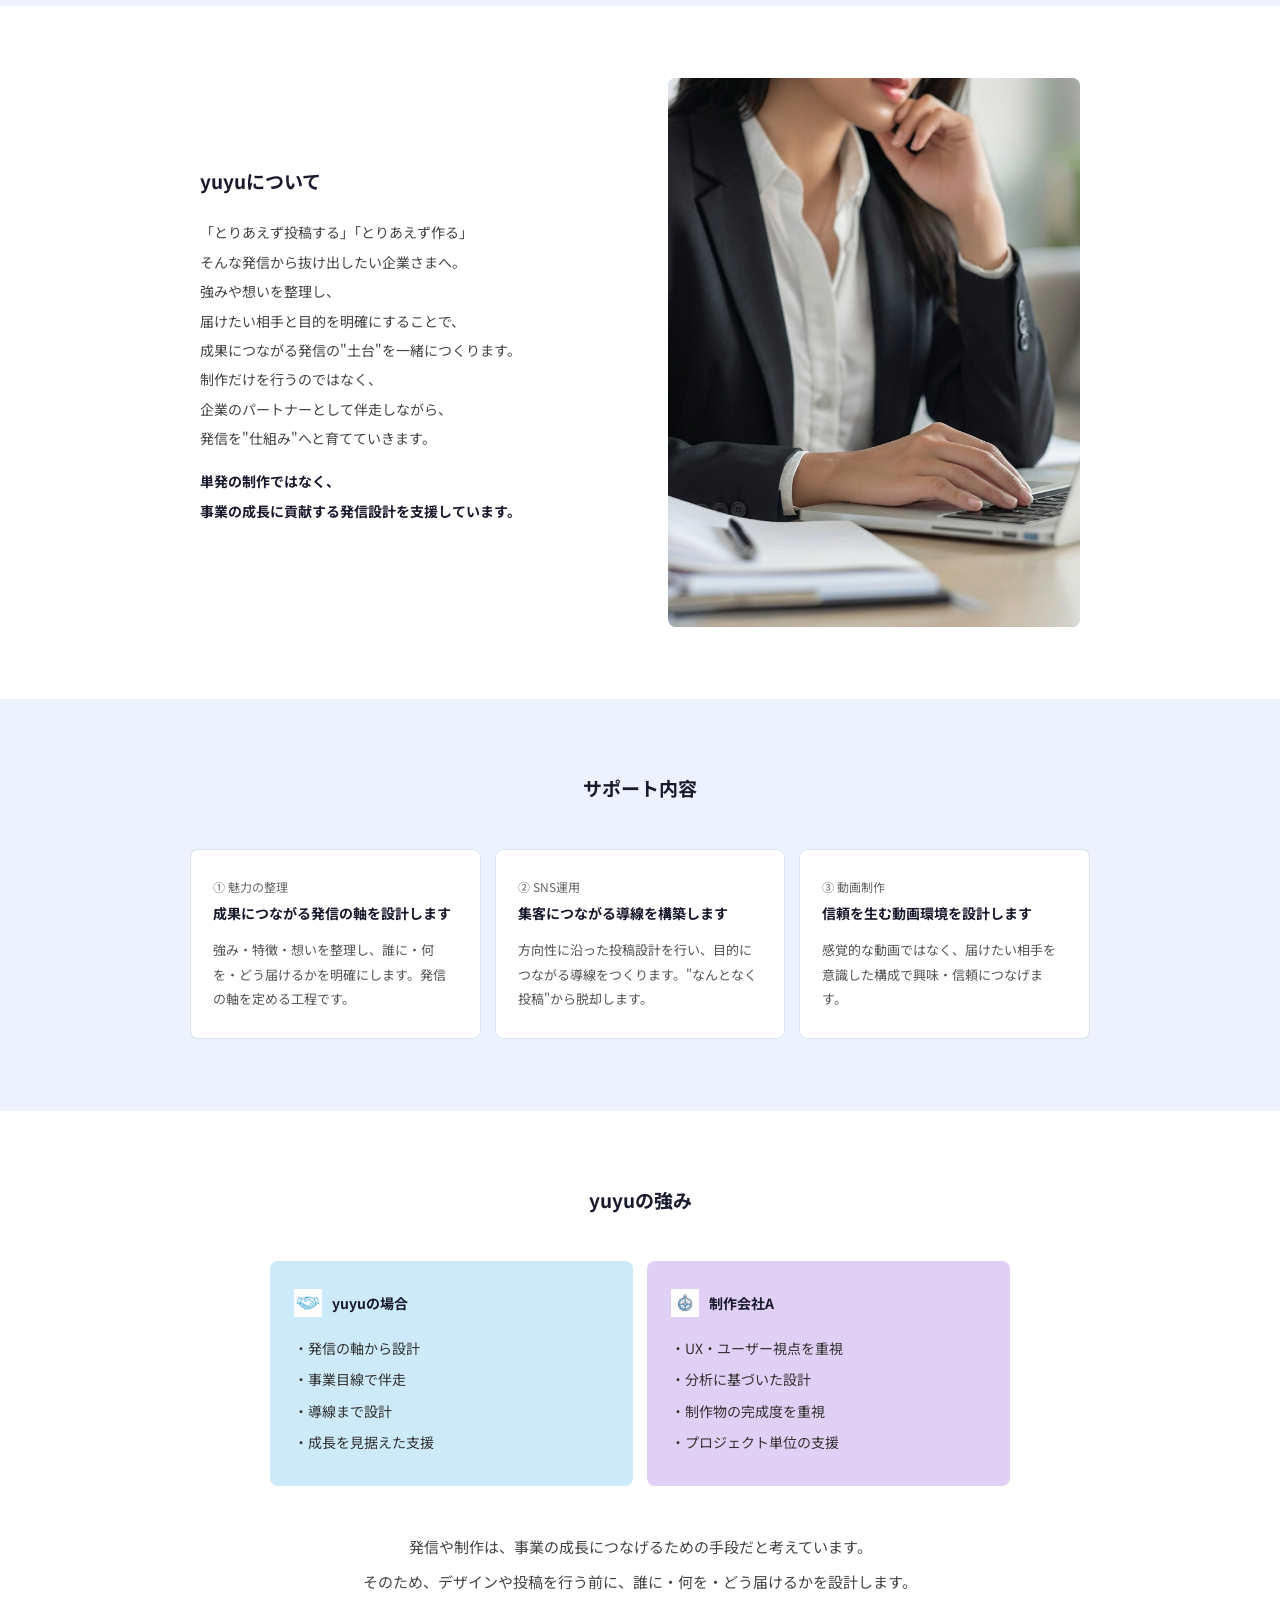
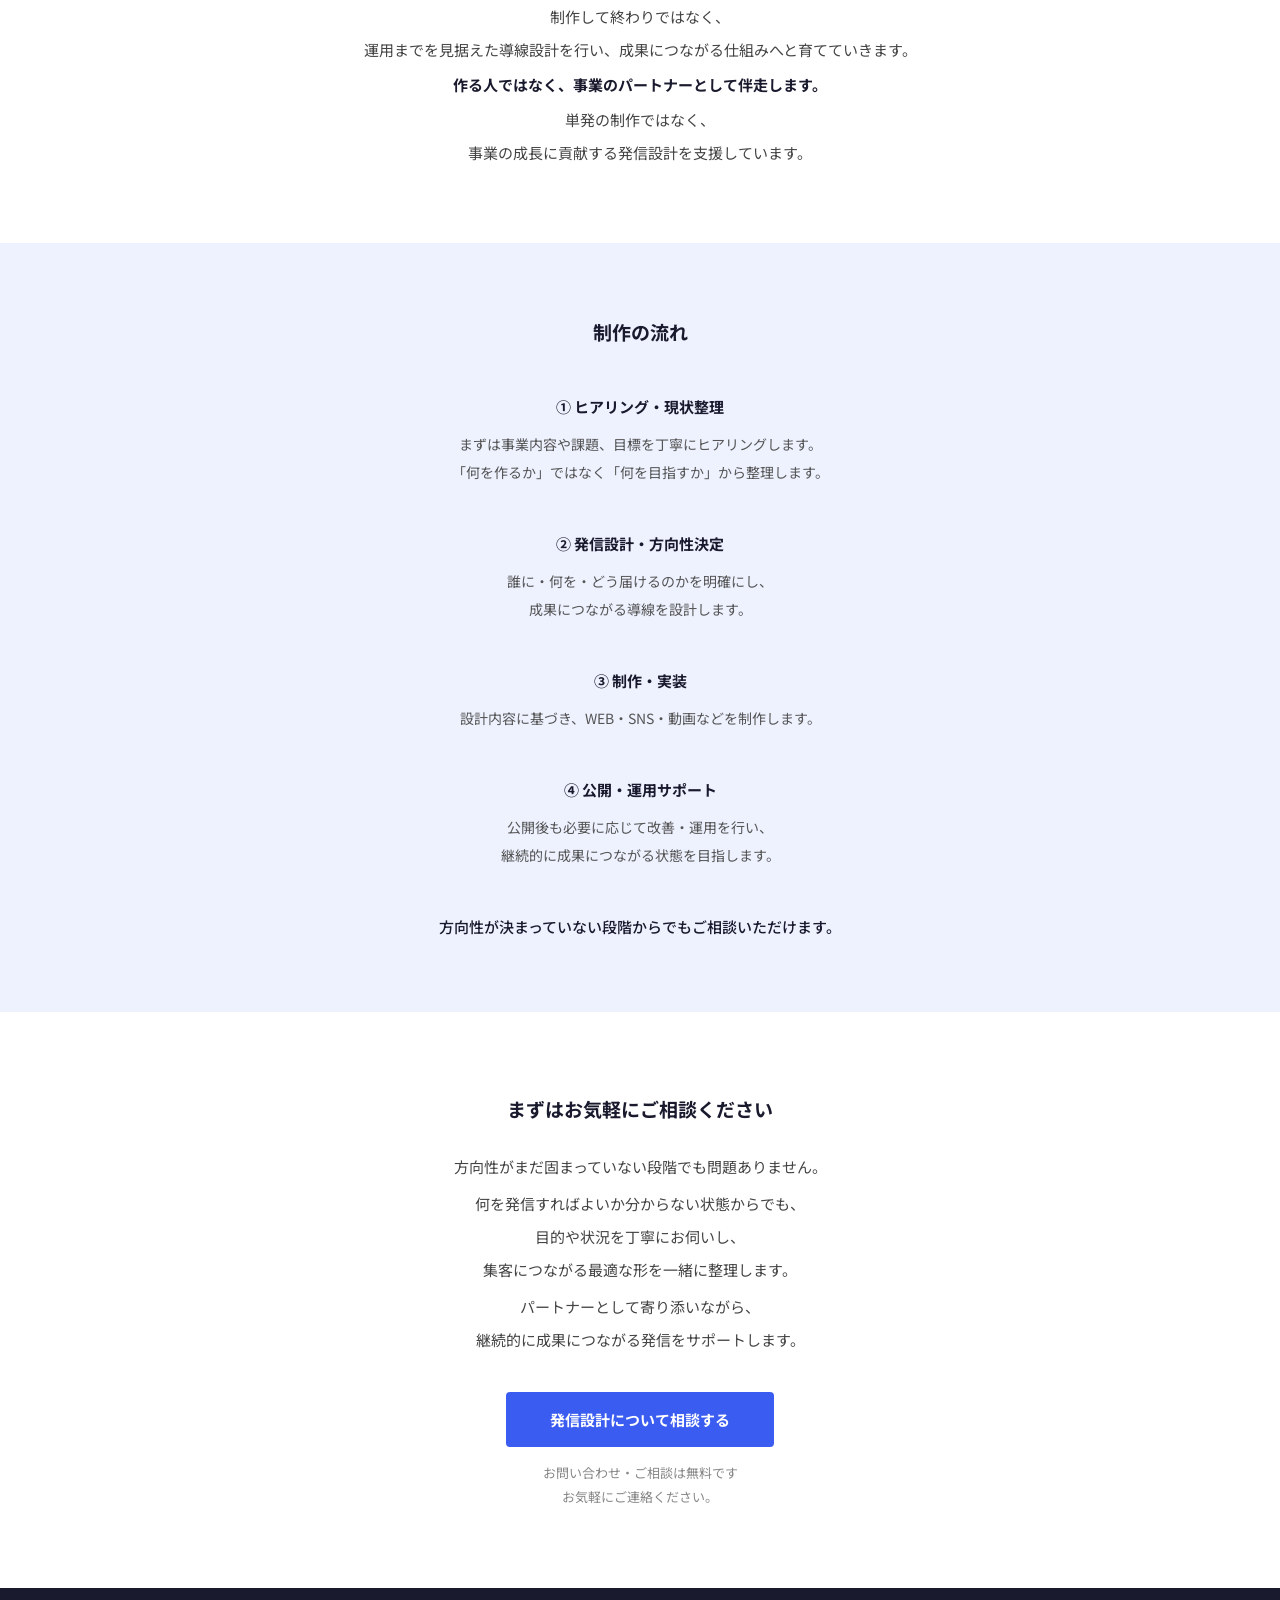
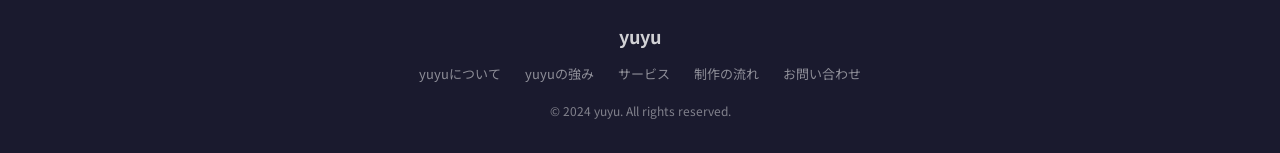
==== commit dba57498: "Update index.html" ====
--- a/index.html
+++ b/index.html
@@ -241,14 +241,64 @@
   @media (max-width: 768px) {
     nav { padding: 14px 20px; }
     .nav-right a:not(.nav-btn) { display: none; }
+    .nav-btn { display: none !important; }
     .hero { grid-template-columns: 1fr; padding: 88px 24px 56px; gap: 28px; }
     .hero-photo { display: none; }
     .hero h1 { font-size: 24px; }
     .sec-white, .sec-blue, .cta-wrap { padding: 56px 24px; }
     .worries-grid, .svc-grid, .str-grid, .about-grid { grid-template-columns: 1fr; }
     .about-photo { display: none; }
-    .pyramid-svg-wrap { width: 270px; }
-  }
+    .pyramid-svg-wrap { width: 100%; }
+
+    .hamburger {
+      display: flex !important;
+      flex-direction: column;
+      justify-content: center;
+      gap: 5px;
+      cursor: pointer;
+      padding: 6px;
+      background: none;
+      border: none;
+    }
+    .hamburger span {
+      display: block;
+      width: 24px;
+      height: 2px;
+      background: #1a1a2e;
+      border-radius: 2px;
+    }
+    .mobile-menu {
+      display: none;
+      position: fixed;
+      top: 56px; left: 0; right: 0;
+      background: #fff;
+      border-bottom: 1px solid #e8eaf0;
+      padding: 16px 24px;
+      z-index: 99;
+      flex-direction: column;
+    }
+    .mobile-menu.open { display: flex; }
+    .mobile-menu a {
+      text-decoration: none;
+      color: #555;
+      font-size: 15px;
+      padding: 14px 0;
+      border-bottom: 1px solid #f0f0f0;
+      display: block;
+    }
+    .mobile-menu a.nav-btn {
+      display: block !important;
+      background: #3b5cf0;
+      color: white !important;
+      text-align: center;
+      border-radius: 4px;
+      padding: 14px !important;
+      margin-top: 12px;
+      border-bottom: none;
+    }
+  }
+  .hamburger { display: none; }
+  .mobile-menu { display: none; }
 </style>
 </head>
 <body>
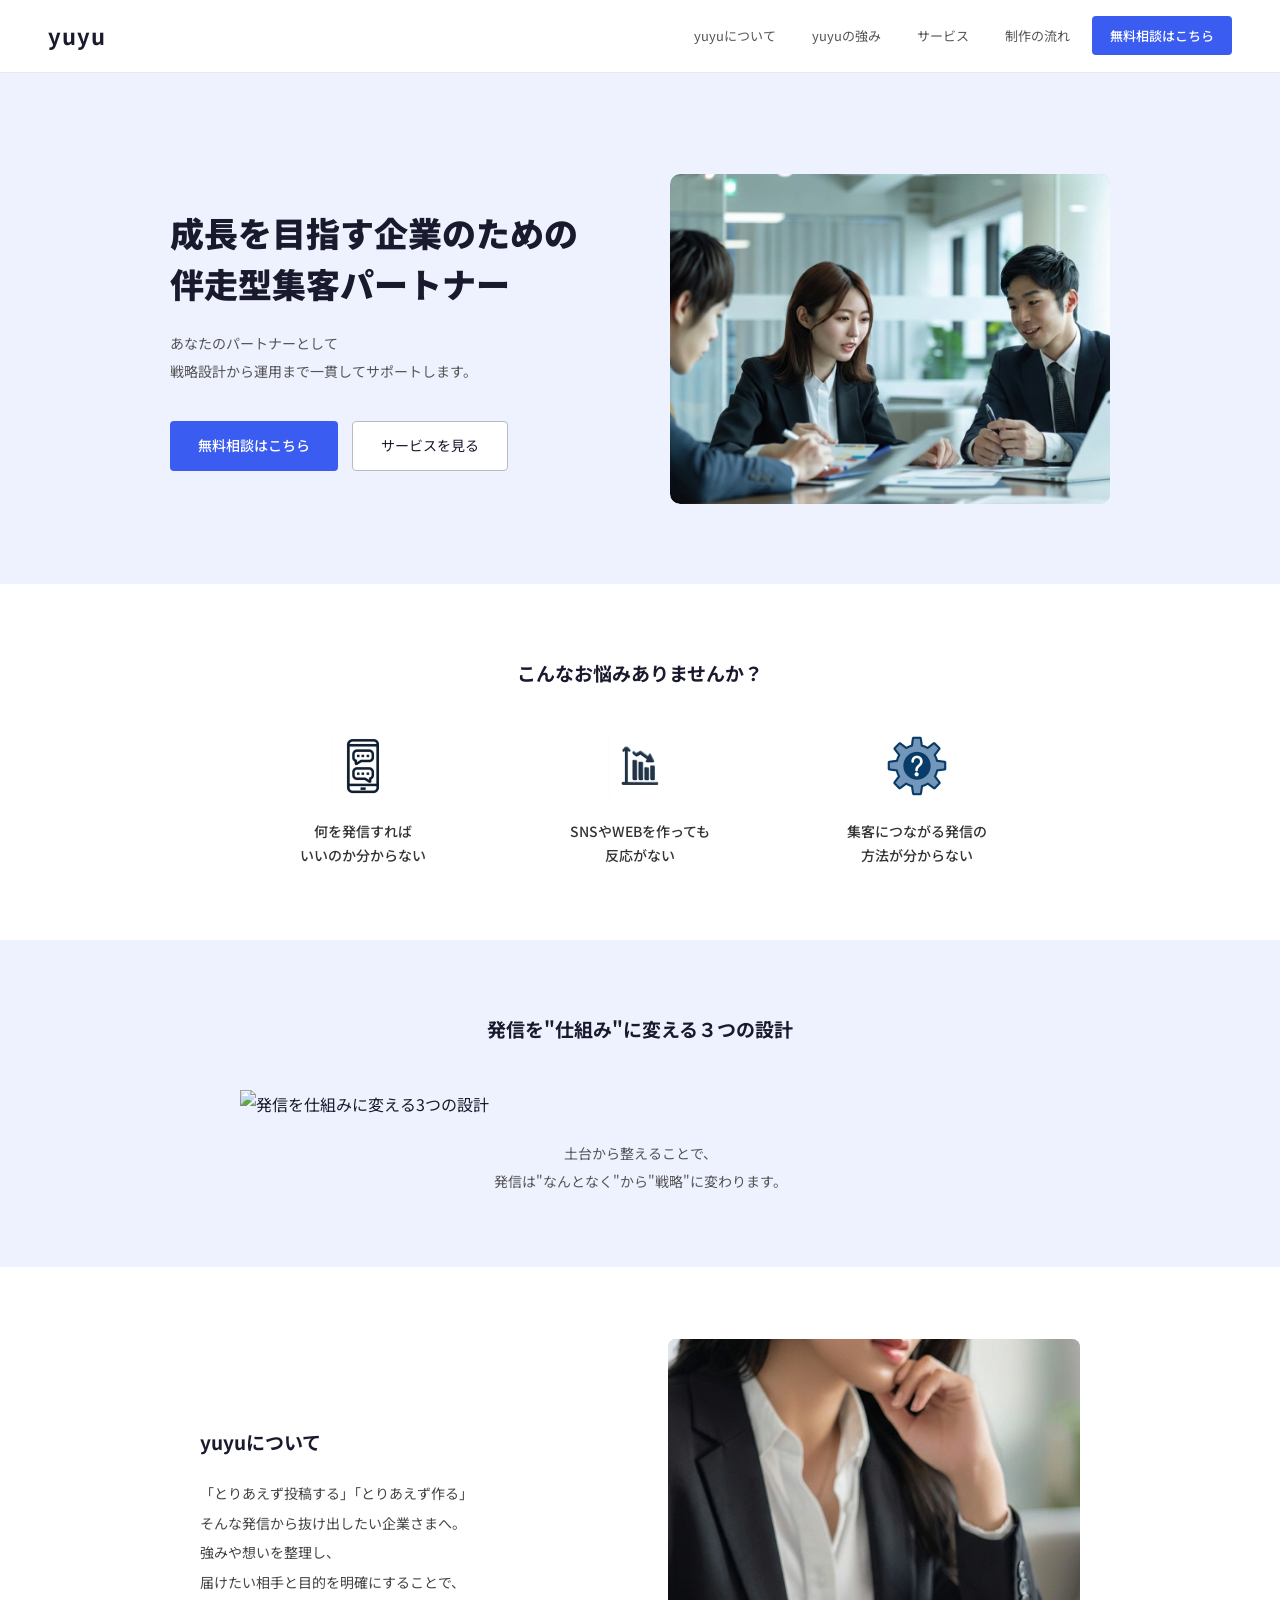
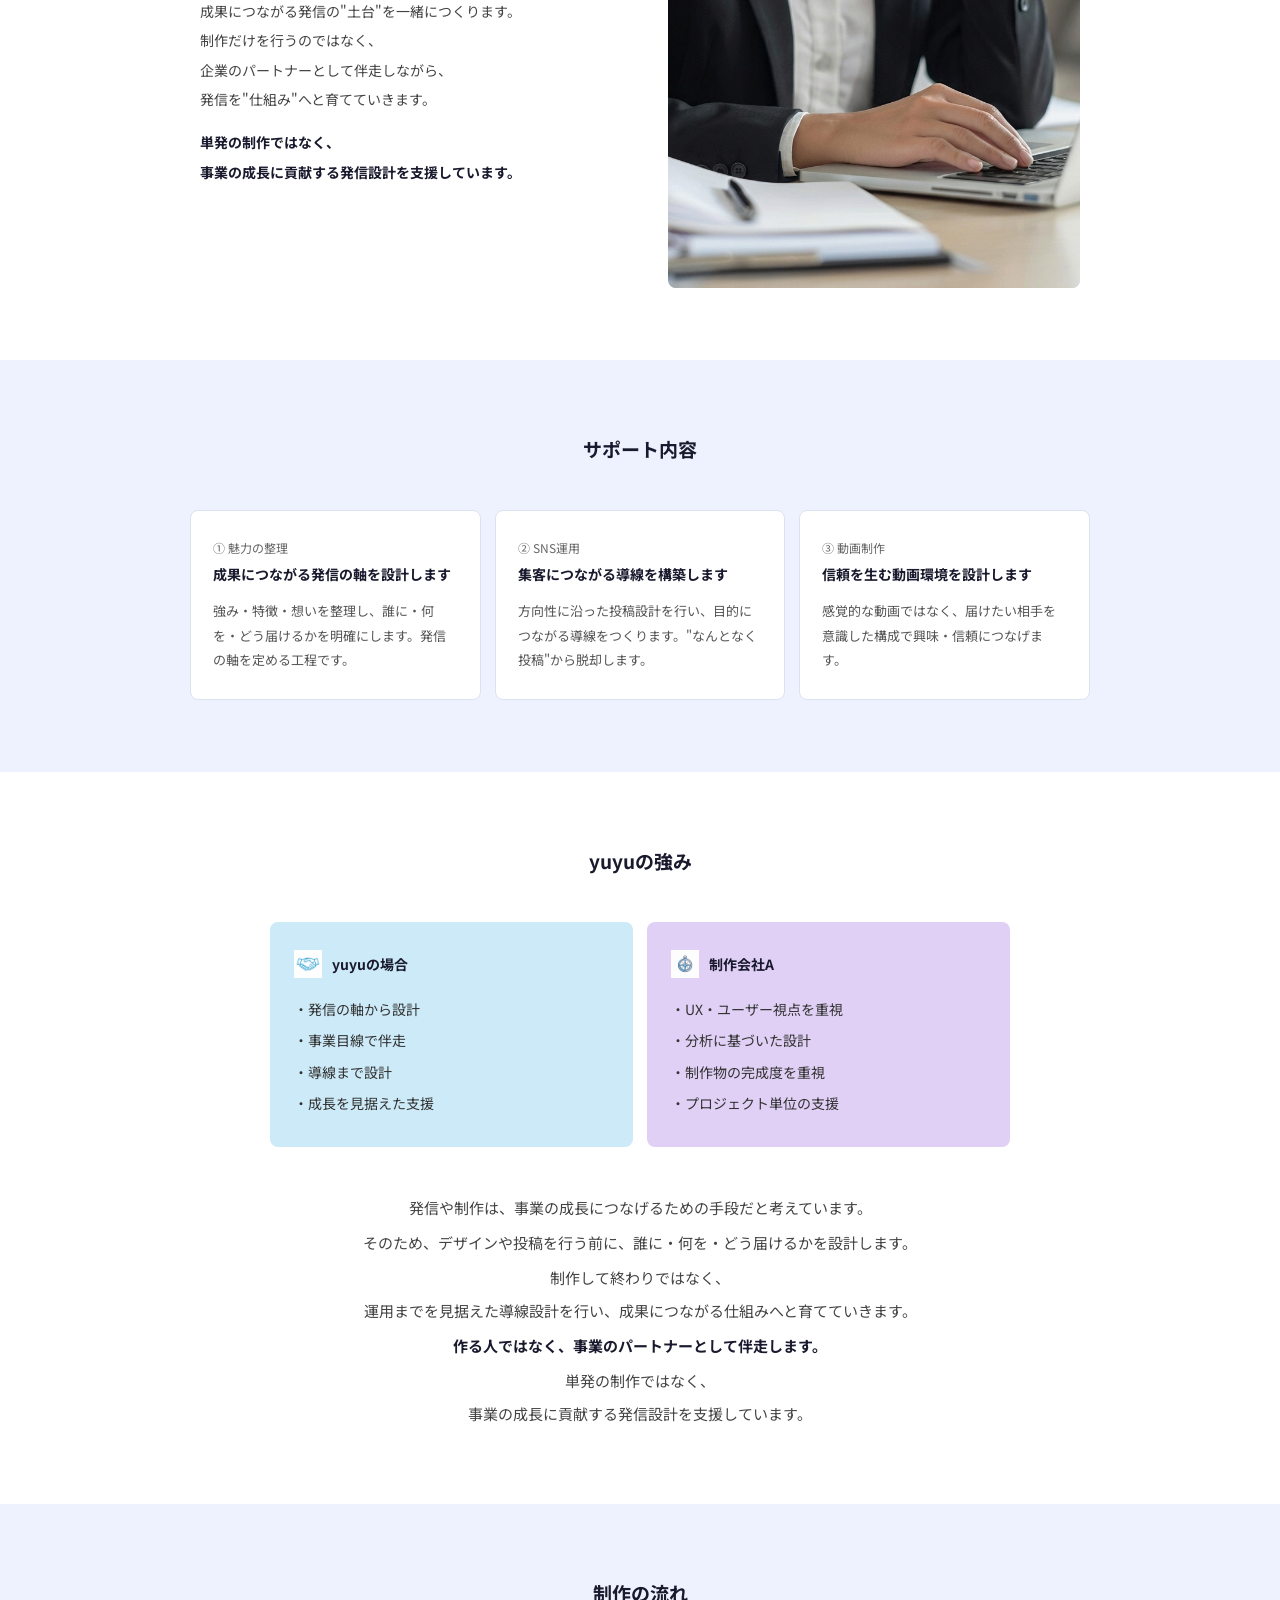
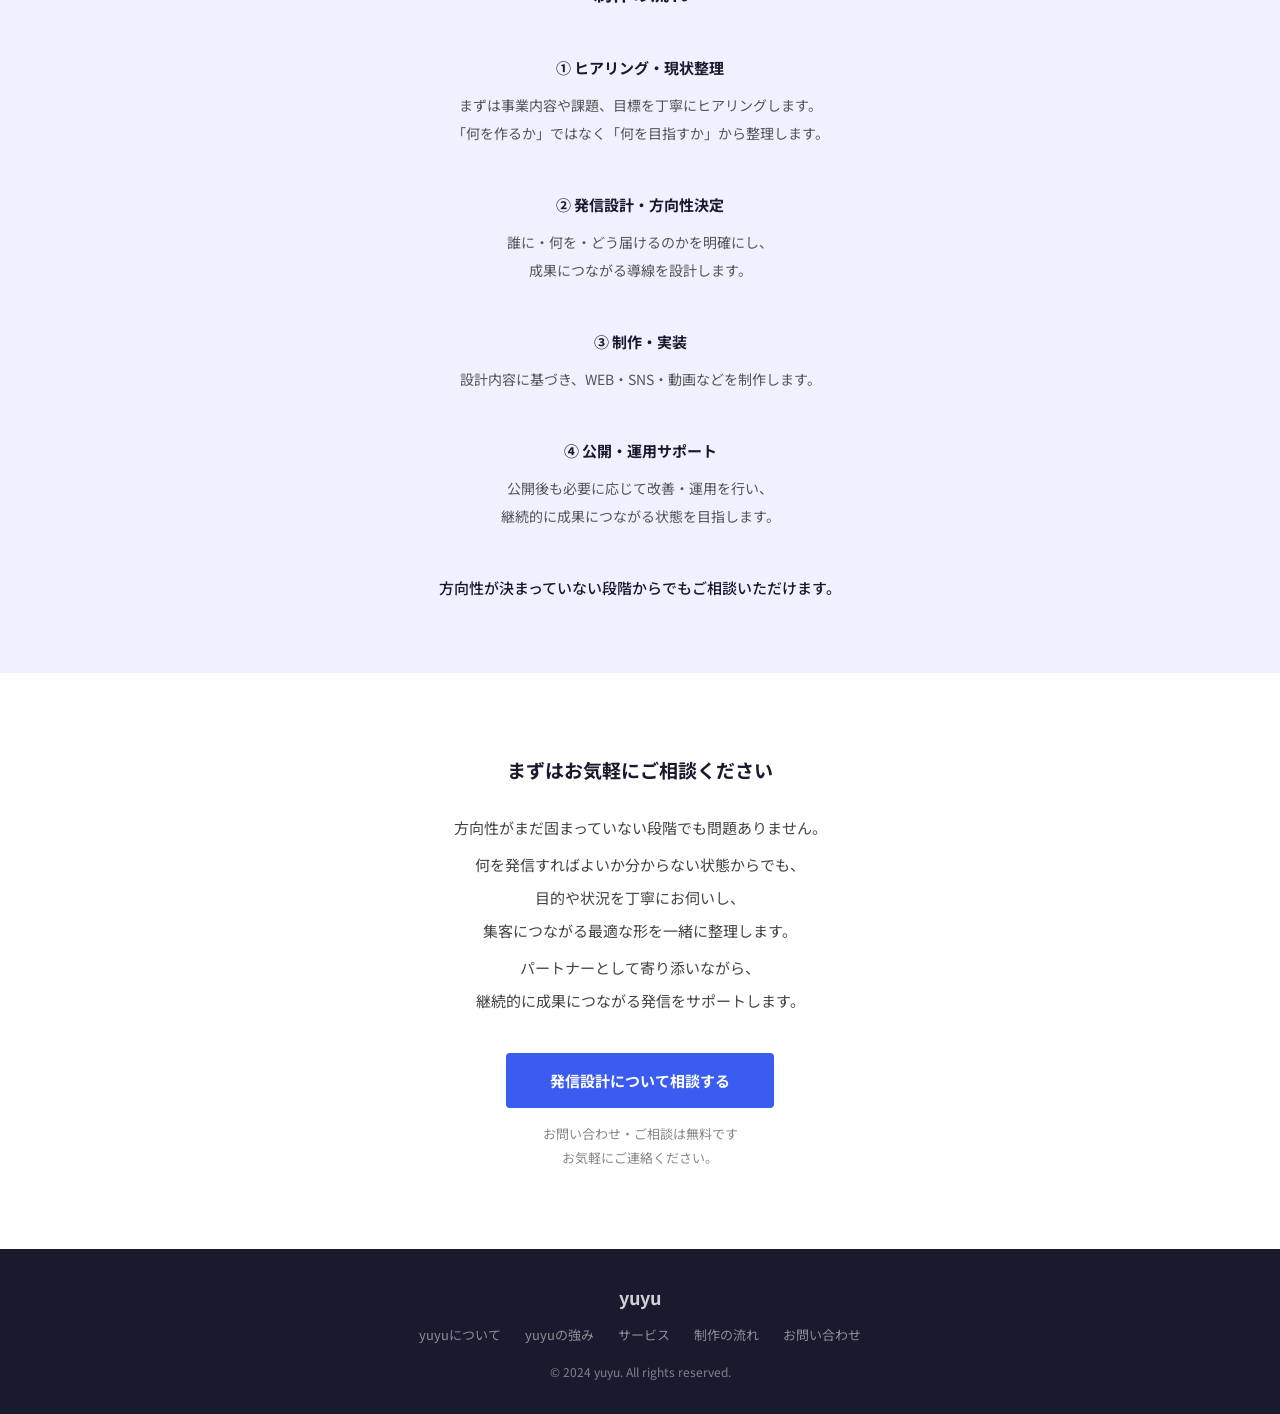
==== commit 6e18ac9e: "Update index.html" ====
--- a/index.html
+++ b/index.html
@@ -373,26 +373,7 @@
   <div class="inner">
     <p class="sec-title fade-up">発信を"仕組み"に変える３つの設計</p>
     <div class="pyramid-svg-wrap fade-up">
-      <svg viewBox="0 0 600 270" xmlns="http://www.w3.org/2000/svg">
-        <!-- 上段 -->
-        <polygon points="300,8 390,88 210,88" fill="#7b9ef0"/>
-        <!-- 中段 -->
-        <polygon points="206,96 394,96 450,168 150,168" fill="#5b7ee8"/>
-        <!-- 下段 -->
-        <polygon points="146,176 454,176 520,270 80,270" fill="#3b5cf0"/>
-
-        <!-- 上段テキスト -->
-        <text x="300" y="46" text-anchor="middle" font-size="11" fill="white" font-family="Noto Sans JP, sans-serif" font-weight="700" opacity="0.85">01.</text>
-        <text x="300" y="66" text-anchor="middle" font-size="15" fill="white" font-family="Noto Sans JP, sans-serif" font-weight="700">誰に届けたいのか</text>
-
-        <!-- 中段テキスト -->
-        <text x="300" y="122" text-anchor="middle" font-size="11" fill="white" font-family="Noto Sans JP, sans-serif" font-weight="700" opacity="0.85">02.</text>
-        <text x="300" y="144" text-anchor="middle" font-size="15" fill="white" font-family="Noto Sans JP, sans-serif" font-weight="700">見た人にどんな行動をしてほしいのか</text>
-
-        <!-- 下段テキスト -->
-        <text x="300" y="210" text-anchor="middle" font-size="11" fill="white" font-family="Noto Sans JP, sans-serif" font-weight="700" opacity="0.85">03.</text>
-        <text x="300" y="234" text-anchor="middle" font-size="15" fill="white" font-family="Noto Sans JP, sans-serif" font-weight="700">何を強みとして伝えるのか</text>
-      </svg>
+      <img src="pyramid.png" alt="発信を仕組みに変える3つの設計" style="width:100%;height:auto;mix-blend-mode:multiply;">
     </div>
     <p class="pyramid-caption fade-up">土台から整えることで、<br>発信は"なんとなく"から"戦略"に変わります。</p>
   </div>
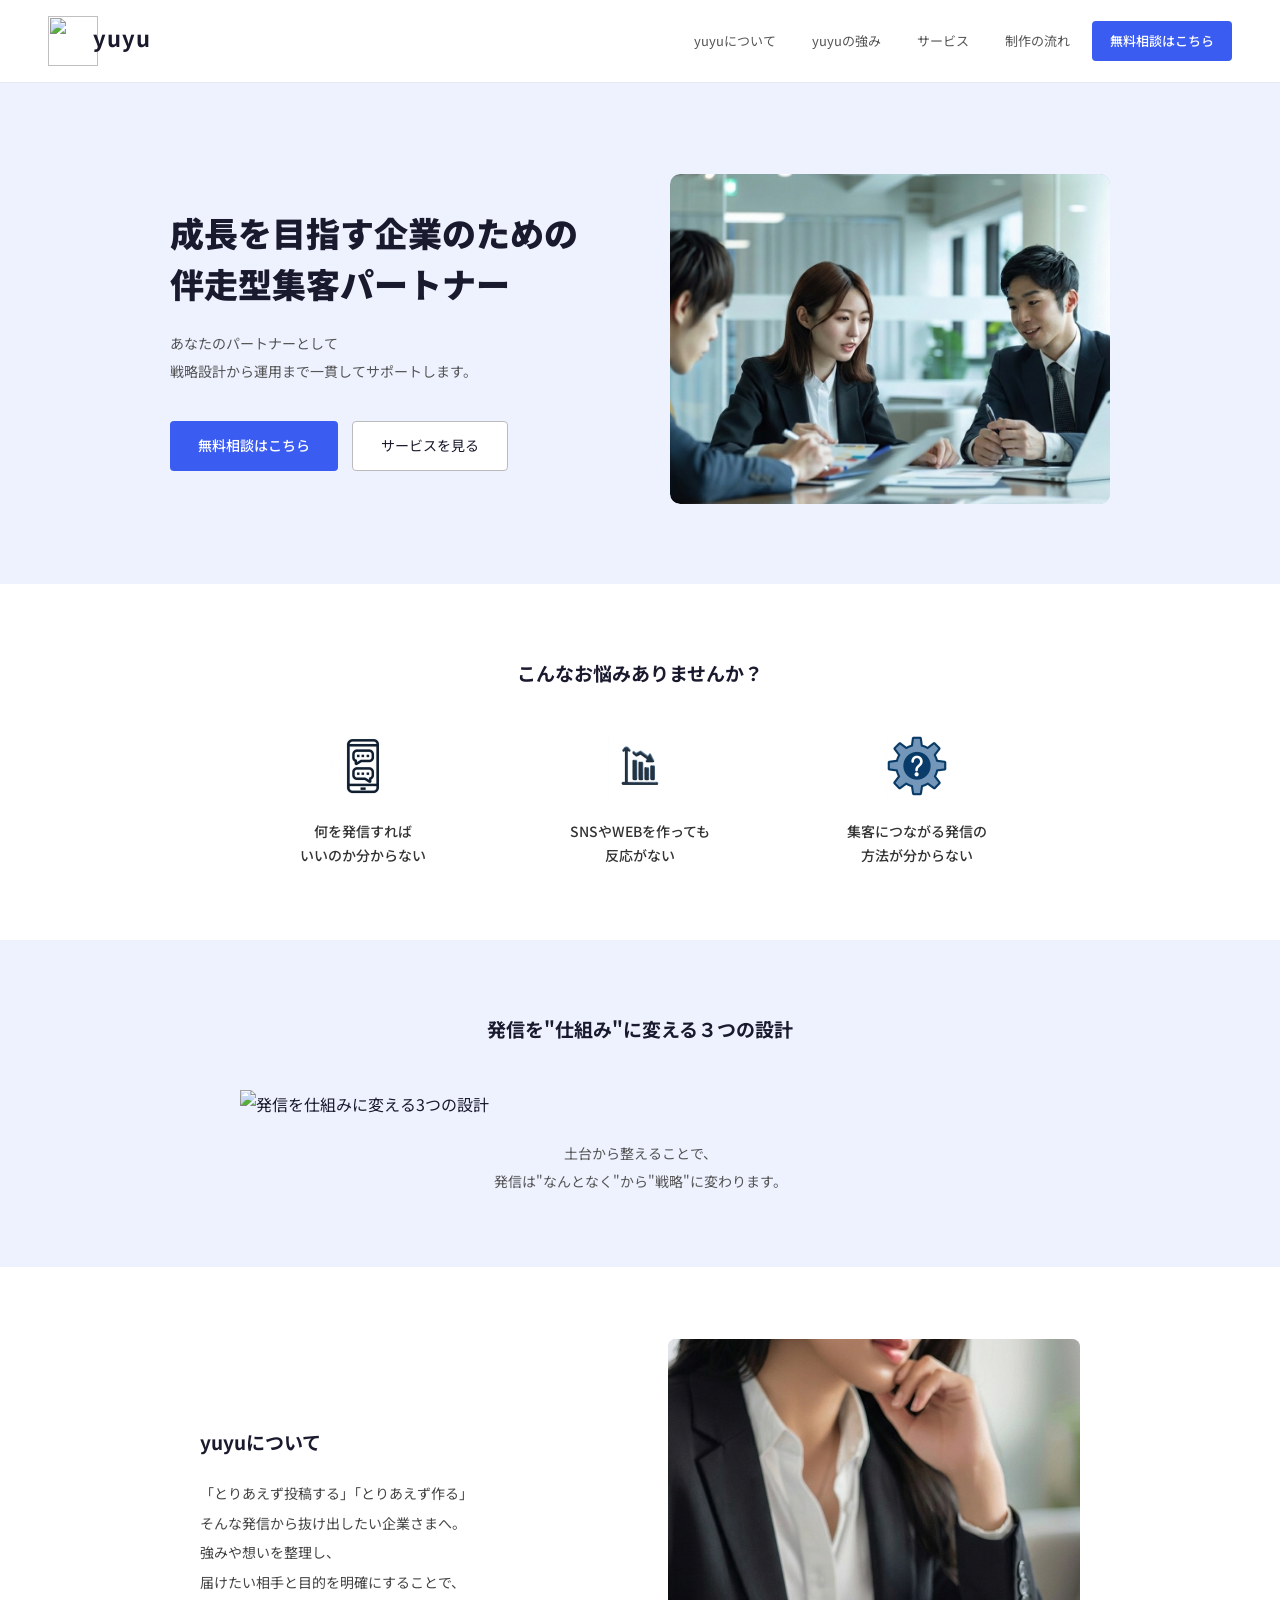
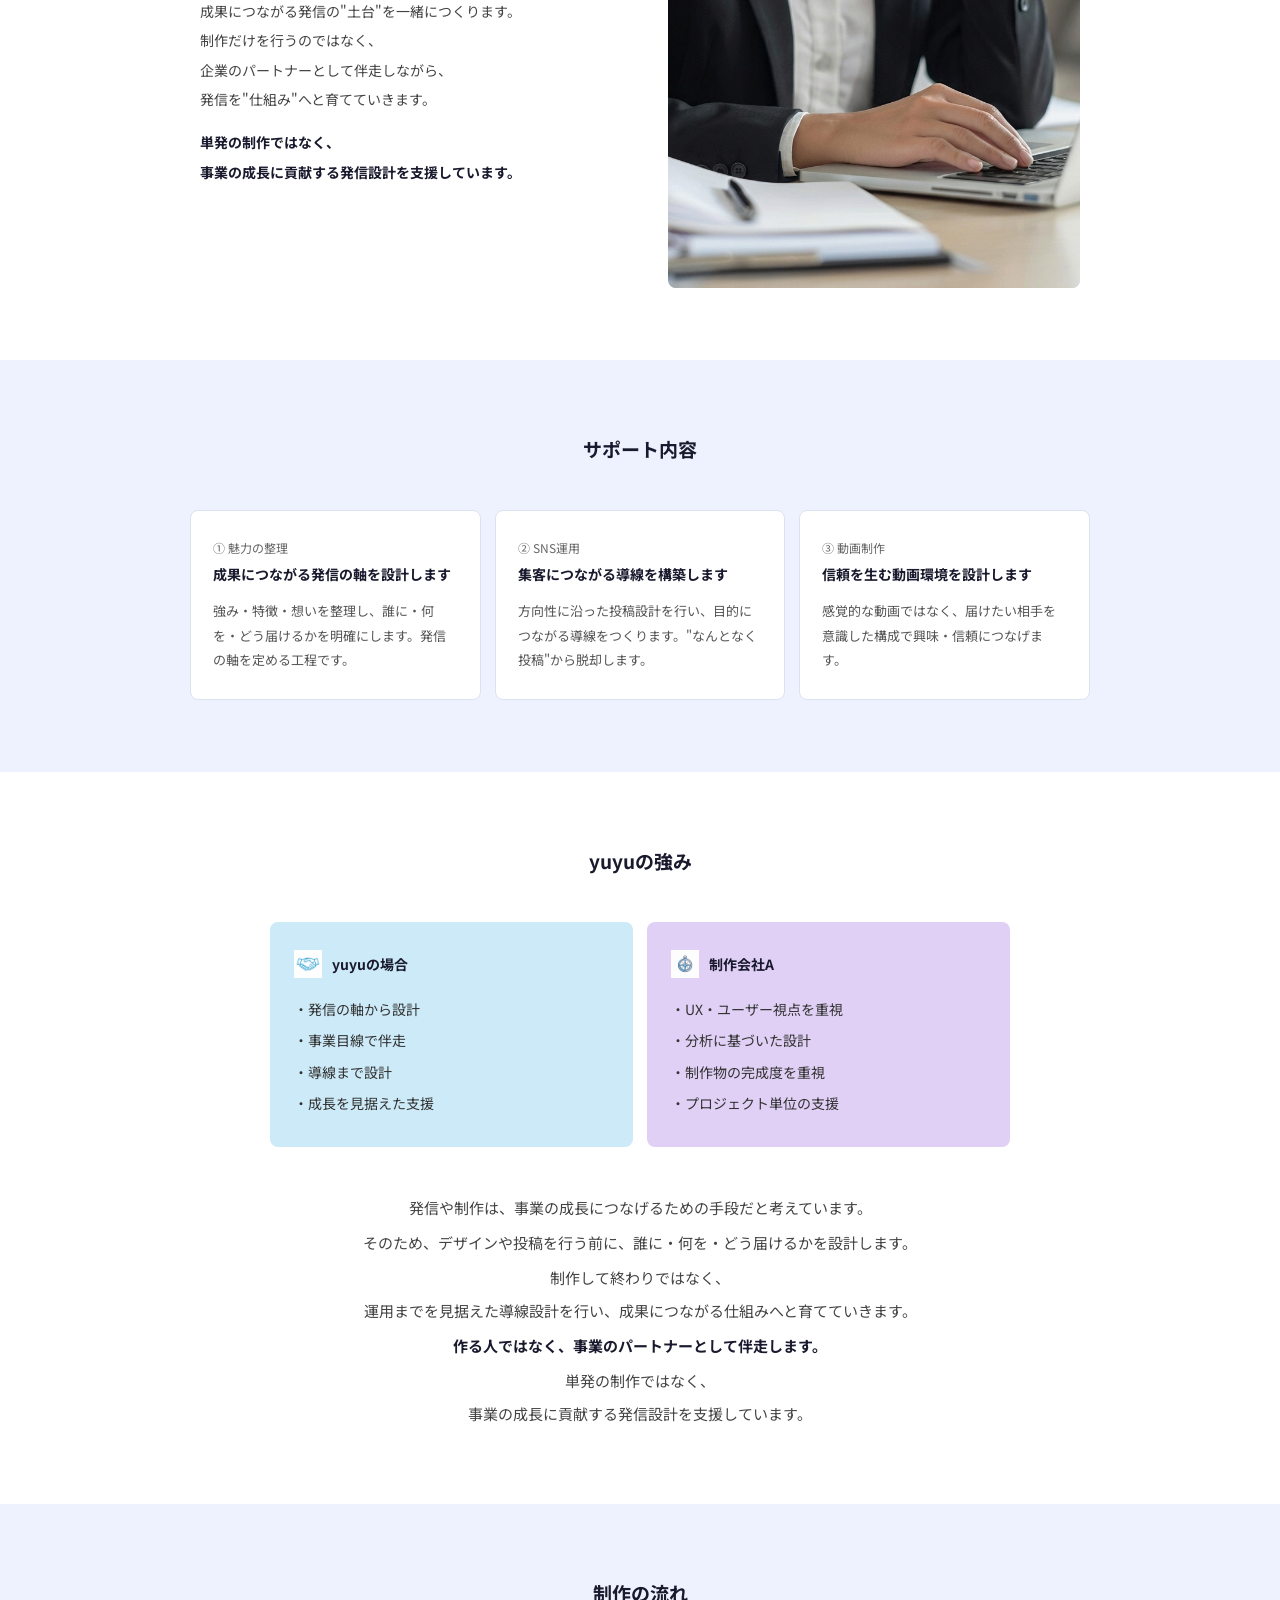
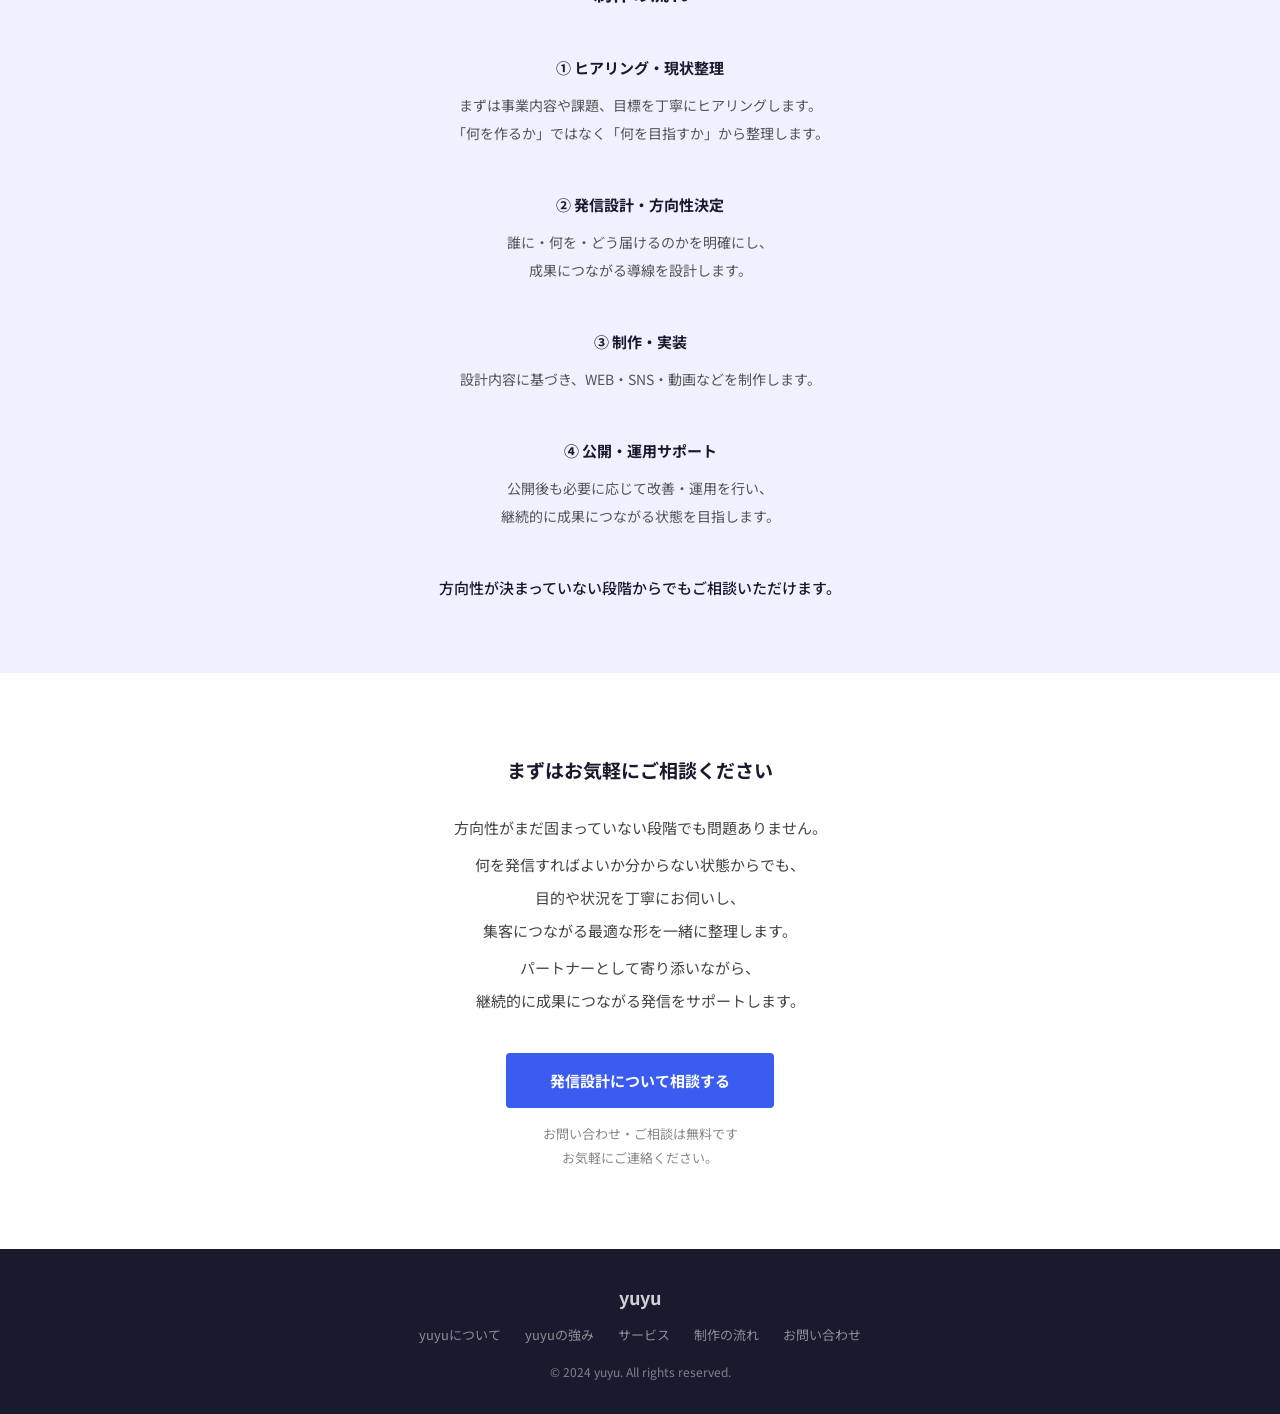
==== commit 5c4cb37d: "Update index.html" ====
--- a/index.html
+++ b/index.html
@@ -2,6 +2,7 @@
 <html lang="ja">
 <head>
 <meta charset="UTF-8">
+<link rel="icon" href="favicon.ico">
 <meta name="viewport" content="width=device-width, initial-scale=1.0">
 <title>yuyu | 成長を目指す企業のための伴走型集客パートナー</title>
 <link href="https://fonts.googleapis.com/css2?family=Noto+Sans+JP:wght@300;400;500;700;900&display=swap" rel="stylesheet">
@@ -305,7 +306,7 @@
 
 <!-- NAV -->
 <nav>
-  <a href="index.html" class="nav-logo">yuyu</a>
+  <a href="index.html" class="nav-logo"><img src="logo.png" style="width:50px;height:50px;object-fit:contain;vertical-align:middle;margin-right:-5px;">yuyu</a>
   <div class="nav-right">
     <a href="about.html">yuyuについて</a>
     <a href="strengths.html">yuyuの強み</a>
